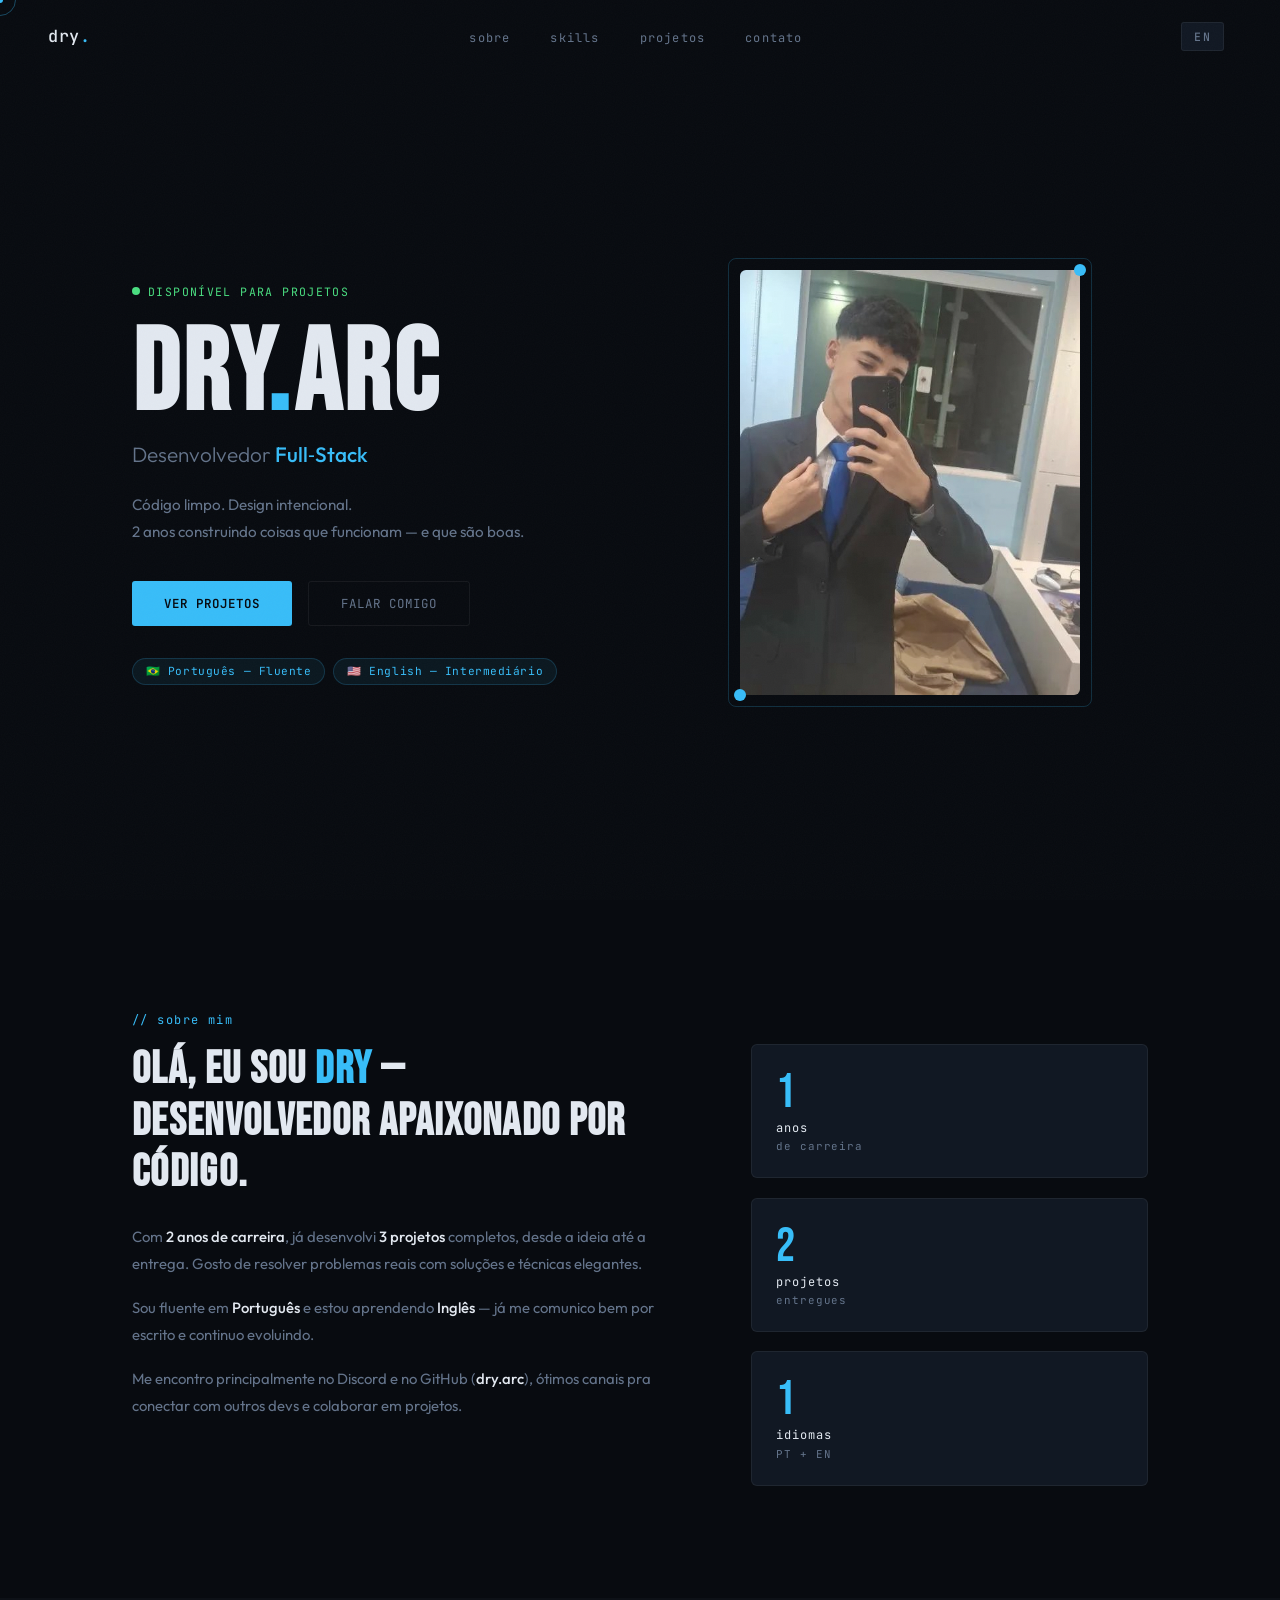
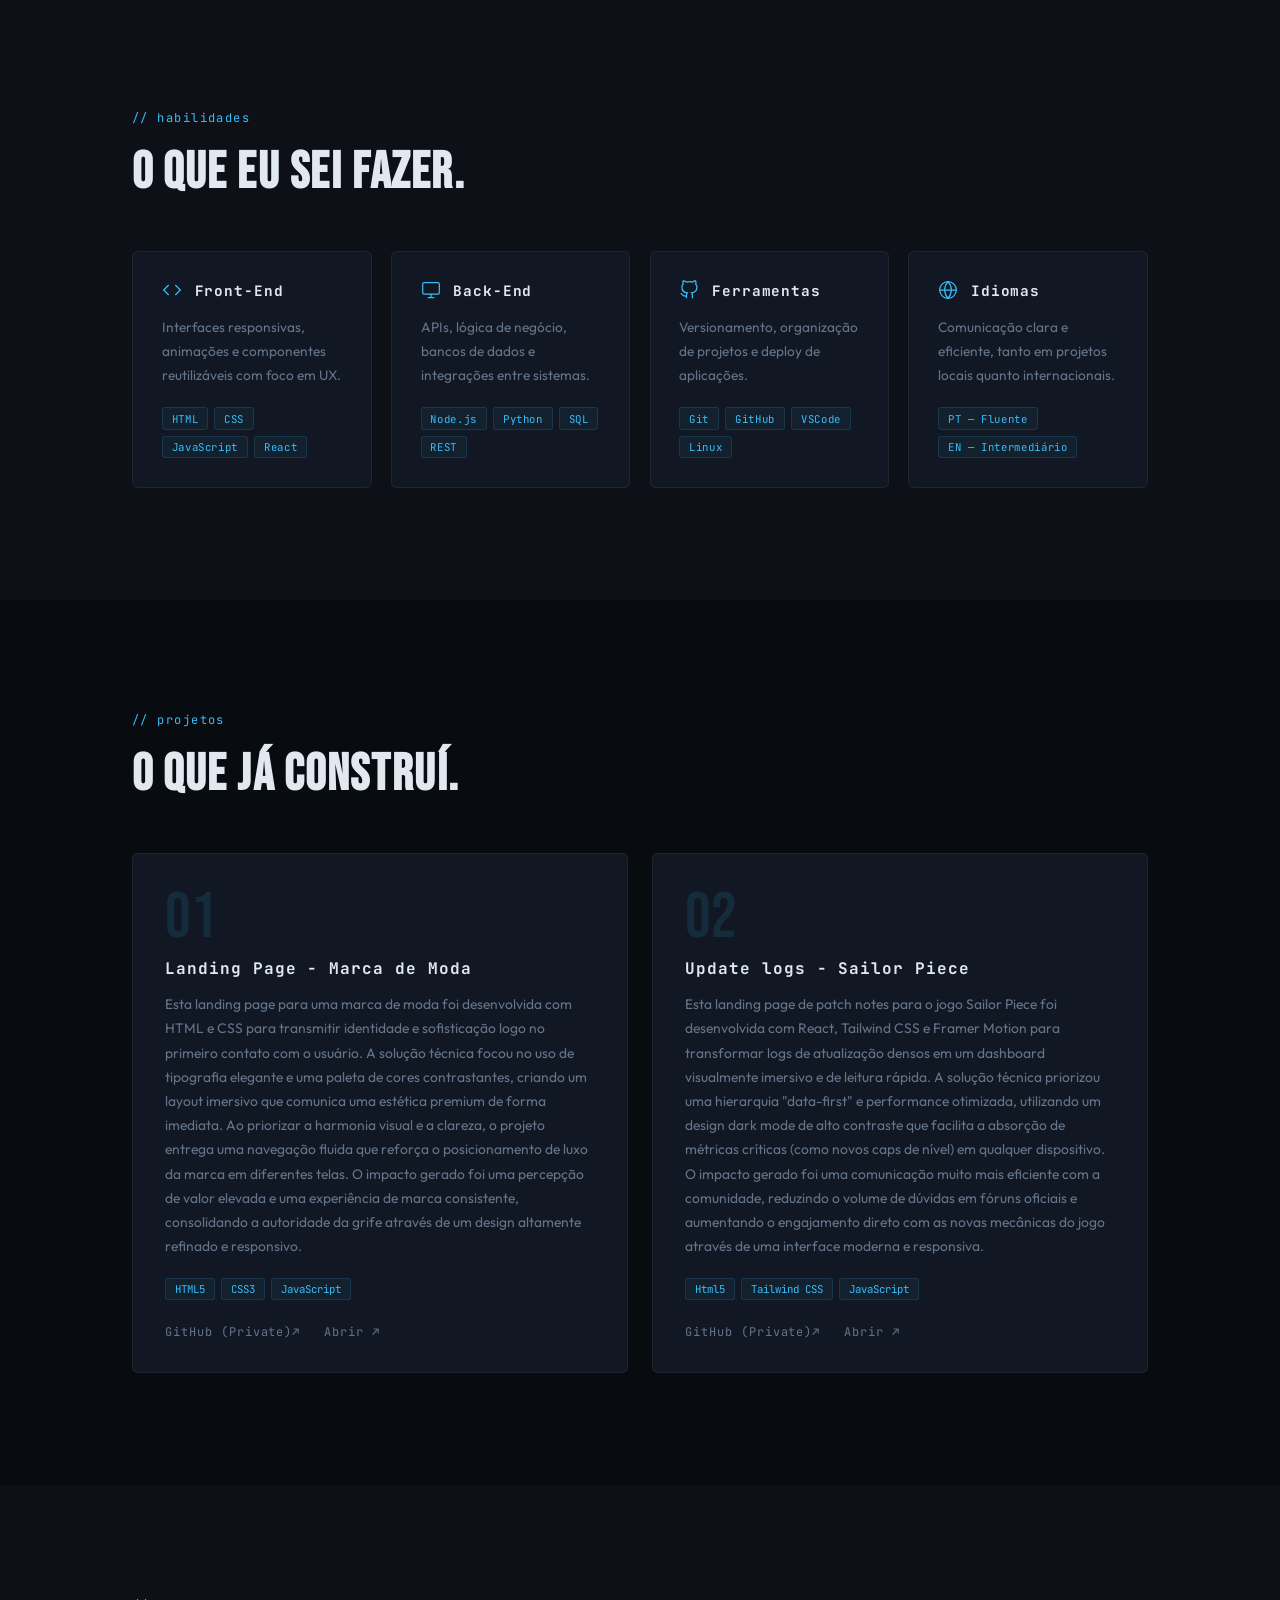
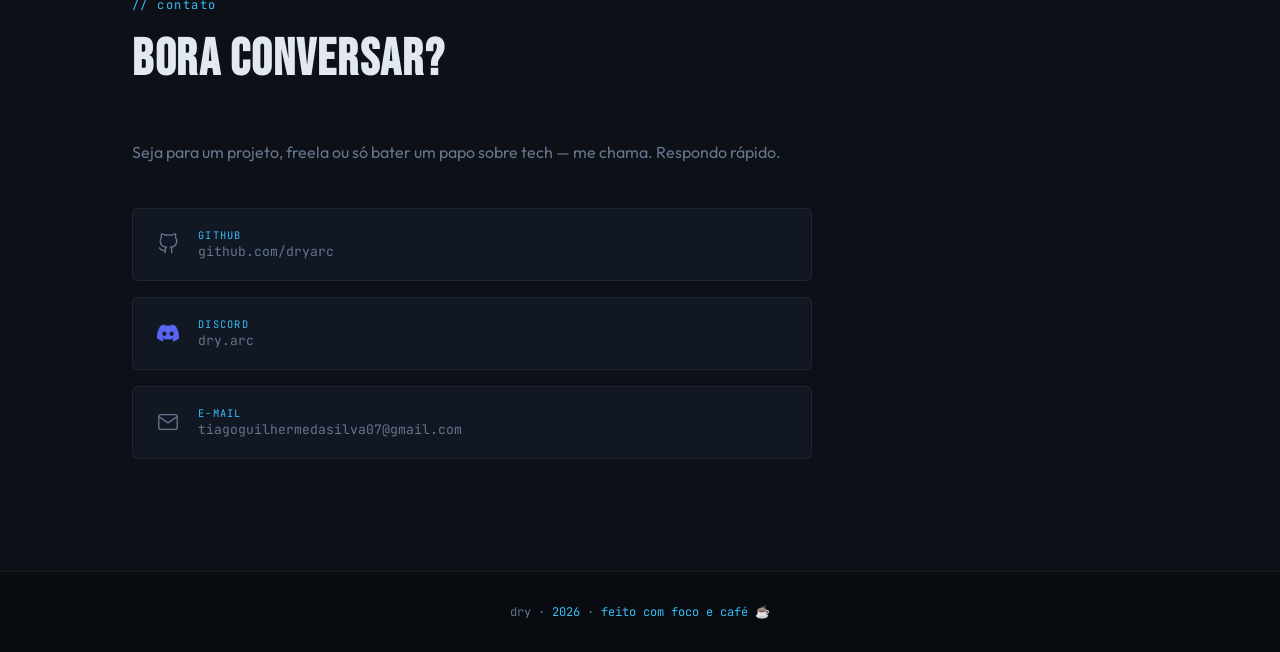
==== index.html @ 63f7e8d5 "commit" ====
<!DOCTYPE html>
<html lang="pt-BR">
<head>
  <meta charset="UTF-8"/>
  <meta name="viewport" content="width=device-width, initial-scale=1.0"/>
  <title>dry — Portfólio</title>
  <link rel="preconnect" href="https://fonts.googleapis.com"/>
  <link href="https://fonts.googleapis.com/css2?family=Bebas+Neue&family=Outfit:wght@300;400;500;600&family=JetBrains+Mono:wght@300;400;500&display=swap" rel="stylesheet"/>
  <link rel="stylesheet" href="style.css"/>
</head>
<body>

  <div class="noise"></div>
  <div class="cursor" id="cursor"></div>
  <div class="cursor-ring" id="cursor-ring"></div>

  <!-- NAV -->
  <nav class="nav" id="nav">
    <a href="#home" class="nav-brand">dry<span>.</span></a>
    <ul class="nav-links">
      <li><a href="#sobre" data-pt="sobre" data-en="about">sobre</a></li>
      <li><a href="#skills" data-pt="skills" data-en="skills">skills</a></li>
      <li><a href="#projetos" data-pt="projetos" data-en="projects">projetos</a></li>
      <li><a href="#contato" data-pt="contato" data-en="contact">contato</a></li>
    </ul>
    <button class="lang-toggle" id="lang-toggle">EN</button>
    <button class="burger" id="burger"><span></span><span></span></button>
  </nav>

  <div class="mob-menu" id="mob-menu">
    <a href="#sobre" class="ml" data-pt="Sobre" data-en="About">Sobre</a>
    <a href="#skills" class="ml" data-pt="Skills" data-en="Skills">Skills</a>
    <a href="#projetos" class="ml" data-pt="Projetos" data-en="Projects">Projetos</a>
    <a href="#contato" class="ml" data-pt="Contato" data-en="Contact">Contato</a>
  </div>

  <!-- HERO -->
  <section class="hero" id="home">
    <div class="hero-left">
      <p class="pre reveal" data-pt="disponível para projetos" data-en="available for projects">disponível para projetos</p>
      <h1 class="hero-name reveal">
        <span>dry</span><span class="dot-name">.</span><span>ARC</span>
      </h1>
      <p class="hero-role reveal">Desenvolvedor <em>Full‑Stack</em></p>
      <p class="hero-bio reveal">
        <span data-pt="Código limpo. Design intencional." data-en="Clean code. Intentional design.">Código limpo. Design intencional.</span><br/>
        <span data-pt="2 anos construindo coisas que funcionam — e que são boas." data-en="2 years building things that work — and look good.">2 anos construindo coisas que funcionam — e que são boas.</span>
      </p>
      <div class="hero-actions reveal">
        <a href="#projetos" class="btn" data-pt="Ver projetos" data-en="View projects">Ver projetos</a>
        <a href="#contato" class="btn-line" data-pt="Falar comigo" data-en="Talk to me">Falar comigo</a>
      </div>
      <div class="lang-badges reveal">
        <span class="badge" data-pt="🇧🇷 Português — Fluente" data-en="🇧🇷 Portuguese — Fluent">🇧🇷 Português — Fluente</span>
        <span class="badge" data-pt="🇺🇸 English — Intermediário" data-en="🇺🇸 English — Intermediate">🇺🇸 English — Intermediário</span>
      </div>
    </div>
    <div class="hero-right reveal">
      <div class="photo-wrap">
        <img src="imagens/dry.png" alt="dry" class="photo"/>
        <div class="photo-ring"></div>
        <div class="photo-dot d1"></div>
        <div class="photo-dot d2"></div>
      </div>
    </div>
  </section>

  <!-- SOBRE -->
  <section class="section" id="sobre">
    <div class="container">
      <div class="label reveal" data-pt="// sobre mim" data-en="// about me">// sobre mim</div>
      <div class="about-grid">
        <div class="about-text">
          <h2 class="reveal">
            <span data-pt="Olá, eu sou" data-en="Hey, I'm">Olá, eu sou</span> <strong>dry</strong> —<br/>
            <span data-pt="desenvolvedor apaixonado por código." data-en="a developer passionate about code.">desenvolvedor apaixonado por código.</span>
          </h2>
          <p class="reveal">
            Com <strong>2 anos de carreira</strong>, <span data-pt="já desenvolvi" data-en="I have developed">já desenvolvi</span> <strong>3 projetos</strong> <span data-pt="completos, desde a ideia até a entrega. Gosto de resolver problemas reais com soluções e técnicas elegantes." data-en="complete projects, from idea to delivery. I enjoy solving real problems with elegant technical solutions.">completos, desde a ideia até a entrega. Gosto de resolver problemas reais com soluções e técnicas elegantes.</span>
          </p>
          <p class="reveal">
            <span data-pt="Sou fluente em" data-en="I'm fluent in">Sou fluente em</span> <strong>Português</strong> <span data-pt="e estou aprendendo" data-en="and learning">e estou aprendendo</span> <strong>Inglês</strong> — <span data-pt="já me comunico bem por escrito e continuo evoluindo." data-en="I already communicate well in writing and keep improving.">já me comunico bem por escrito e continuo evoluindo.</span>
          </p>
          <p class="reveal">
            <span data-pt="Me encontro principalmente no Discord e no GitHub" data-en="You can find me mainly on Discord and GitHub">Me encontro principalmente no Discord e no GitHub</span> (<strong>dry.arc</strong>), <span data-pt="ótimos canais pra conectar com outros devs e colaborar em projetos." data-en="great places to connect with other devs and collaborate on projects.">ótimos canais pra conectar com outros devs e colaborar em projetos.</span>
          </p>
        </div>
        <div class="about-stats reveal">
          <div class="stat-card">
            <span class="stat-n" data-target="2">0</span>
            <span class="stat-u" data-pt="anos" data-en="years">anos</span>
            <span class="stat-l" data-pt="de carreira" data-en="of career">de carreira</span>
          </div>
          <div class="stat-card">
            <span class="stat-n" data-target="3">0</span>
            <span class="stat-u" data-pt="projetos" data-en="projects">projetos</span>
            <span class="stat-l" data-pt="entregues" data-en="delivered">entregues</span>
          </div>
          <div class="stat-card">
            <span class="stat-n" data-target="2">0</span>
            <span class="stat-u" data-pt="idiomas" data-en="languages">idiomas</span>
            <span class="stat-l">PT + EN</span>
          </div>
        </div>
      </div>
    </div>
  </section>

  <!-- SKILLS -->
  <section class="section s-alt" id="skills">
    <div class="container">
      <div class="label reveal" data-pt="// habilidades" data-en="// skills">// habilidades</div>
      <h2 class="sec-title reveal" data-pt="O que eu sei fazer." data-en="What I can do.">O que eu sei fazer.</h2>
      <div class="skills-wrap">

        <div class="sk-card reveal">
          <div class="sk-head">
            <svg viewBox="0 0 24 24" fill="none" stroke="currentColor" stroke-width="1.5"><polyline points="16 18 22 12 16 6"/><polyline points="8 6 2 12 8 18"/></svg>
            <h3>Front-End</h3>
          </div>
          <p data-pt="Interfaces responsivas, animações e componentes reutilizáveis com foco em UX." data-en="Responsive interfaces, animations and reusable components focused on UX.">Interfaces responsivas, animações e componentes reutilizáveis com foco em UX.</p>
          <div class="sk-tags"><span>HTML</span><span>CSS</span><span>JavaScript</span><span>React</span></div>
        </div>

        <div class="sk-card reveal">
          <div class="sk-head">
            <svg viewBox="0 0 24 24" fill="none" stroke="currentColor" stroke-width="1.5"><rect x="2" y="3" width="20" height="14" rx="2"/><line x1="8" y1="21" x2="16" y2="21"/><line x1="12" y1="17" x2="12" y2="21"/></svg>
            <h3>Back-End</h3>
          </div>
          <p data-pt="APIs, lógica de negócio, bancos de dados e integrações entre sistemas." data-en="APIs, business logic, databases and system integrations.">APIs, lógica de negócio, bancos de dados e integrações entre sistemas.</p>
          <div class="sk-tags"><span>Node.js</span><span>Python</span><span>SQL</span><span>REST</span></div>
        </div>

        <div class="sk-card reveal">
          <div class="sk-head">
            <svg viewBox="0 0 24 24" fill="none" stroke="currentColor" stroke-width="1.5"><path d="M9 19c-5 1.5-5-2.5-7-3m14 6v-3.87a3.37 3.37 0 0 0-.94-2.61c3.14-.35 6.44-1.54 6.44-7A5.44 5.44 0 0 0 20 4.77 5.07 5.07 0 0 0 19.91 1S18.73.65 16 2.48a13.38 13.38 0 0 0-7 0C6.27.65 5.09 1 5.09 1A5.07 5.07 0 0 0 5 4.77a5.44 5.44 0 0 0-1.5 3.78c0 5.42 3.3 6.61 6.44 7A3.37 3.37 0 0 0 9 18.13V22"/></svg>
            <h3>Ferramentas</h3>
          </div>
          <p data-pt="Versionamento, organização de projetos e deploy de aplicações." data-en="Version control, project organization and application deployment.">Versionamento, organização de projetos e deploy de aplicações.</p>
          <div class="sk-tags"><span>Git</span><span>GitHub</span><span>VSCode</span><span>Linux</span></div>
        </div>

        <div class="sk-card reveal">
          <div class="sk-head">
            <svg viewBox="0 0 24 24" fill="none" stroke="currentColor" stroke-width="1.5"><circle cx="12" cy="12" r="10"/><line x1="2" y1="12" x2="22" y2="12"/><path d="M12 2a15.3 15.3 0 0 1 4 10 15.3 15.3 0 0 1-4 10 15.3 15.3 0 0 1-4-10 15.3 15.3 0 0 1 4-10z"/></svg>
            <h3>Idiomas</h3>
          </div>
          <p data-pt="Comunicação clara e eficiente, tanto em projetos locais quanto internacionais." data-en="Clear and efficient communication, for both local and international projects.">Comunicação clara e eficiente, tanto em projetos locais quanto internacionais.</p>
          <div class="sk-tags"><span>PT — Fluente</span><span>EN — Intermediário</span></div>
        </div>

      </div>
    </div>
  </section>

  <!-- PROJETOS -->
  <section class="section" id="projetos">
    <div class="container">
      <div class="label reveal" data-pt="// projetos" data-en="// projects">// projetos</div>
      <h2 class="sec-title reveal" data-pt="O que já construí." data-en="What I've built.">O que já construí.</h2>
      <div class="proj-grid">

        <div class="proj-card reveal">
          <div class="proj-num">01</div>
          <h3>Landing Page - Marca de Moda</h3>
          <p data-pt="Desenvolvimento de uma landing page para uma marca de moda com foco em transmitir identidade e sofisticação logo no primeiro contato. Construída com HTML e CSS, priorizando tipografia elegante, cores contrastantes e um layout imersivo que comunica uma estética premium." data-en="Development of a landing page for a fashion brand focused on conveying identity and sophistication at first contact. Built with HTML and CSS, prioritizing elegant typography, contrasting colors and an immersive layout that communicates a premium aesthetic.">Esta landing page para uma marca de moda foi desenvolvida com HTML e CSS para transmitir identidade e sofisticação logo no primeiro contato com o usuário. A solução técnica focou no uso de tipografia elegante e uma paleta de cores contrastantes, criando um layout imersivo que comunica uma estética premium de forma imediata. Ao priorizar a harmonia visual e a clareza, o projeto entrega uma navegação fluida que reforça o posicionamento de luxo da marca em diferentes telas. O impacto gerado foi uma percepção de valor elevada e uma experiência de marca consistente, consolidando a autoridade da grife através de um design altamente refinado e responsivo.</p>
          <div class="proj-tech"><span>HTML5</span><span>CSS3</span><span>JavaScript</span></div>
          <div class="proj-links">
            <a href="https://github.com/dryarc" target="_blank">GitHub (Private)↗</a>
            <a href="projects/index landing pagre.html" target="_blank">Abrir ↗</a>
          </div>
        </div>

        <div class="proj-card reveal">
          <div class="proj-num">02</div>
          <h3>Update logs - Sailor Piece</h3>
          <p data-pt="Descrição do projeto. Destaque a solução técnica, o stack utilizado e o impacto gerado." data-en="Project description. Highlight the technical solution, the stack used and the impact generated.">Esta landing page de patch notes para o jogo Sailor Piece foi desenvolvida com React, Tailwind CSS e Framer Motion para transformar logs de atualização densos em um dashboard visualmente imersivo e de leitura rápida. A solução técnica priorizou uma hierarquia "data-first" e performance otimizada, utilizando um design dark mode de alto contraste que facilita a absorção de métricas críticas (como novos caps de nível) em qualquer dispositivo. O impacto gerado foi uma comunicação muito mais eficiente com a comunidade, reduzindo o volume de dúvidas em fóruns oficiais e aumentando o engajamento direto com as novas mecânicas do jogo através de uma interface moderna e responsiva.</p>
          <div class="proj-tech"><span>Html5</span><span>Tailwind CSS</span><span>JavaScript</span></div>
          <div class="proj-links">
            <a href="https://github.com/dryarc" target="_blank">GitHub (Private)↗</a>
            <a href="projects/sailor_piece_update/index.html">Abrir ↗</a>
          </div>
        </div>

      </div>
    </div>
  </section>

  <!-- CONTATO -->
  <section class="section s-alt" id="contato">
    <div class="container">
      <div class="label reveal" data-pt="// contato" data-en="// contact">// contato</div>
      <h2 class="sec-title reveal" data-pt="Bora conversar?" data-en="Let's talk?">Bora conversar?</h2>
      <div class="contact-simple reveal">
        <p data-pt="Seja para um projeto, freela ou só bater um papo sobre tech — me chama. Respondo rápido." data-en="Whether for a project, freelance work or just a tech chat — hit me up. I reply fast.">Seja para um projeto, freela ou só bater um papo sobre tech — me chama. Respondo rápido.</p>
        <div class="contact-cards">

          <a href="https://github.com/dryarc" target="_blank" rel="noopener" class="contact-card">
            <svg viewBox="0 0 24 24" fill="none" stroke="currentColor" stroke-width="1.5"><path d="M9 19c-5 1.5-5-2.5-7-3m14 6v-3.87a3.37 3.37 0 0 0-.94-2.61c3.14-.35 6.44-1.54 6.44-7A5.44 5.44 0 0 0 20 4.77 5.07 5.07 0 0 0 19.91 1S18.73.65 16 2.48a13.38 13.38 0 0 0-7 0C6.27.65 5.09 1 5.09 1A5.07 5.07 0 0 0 5 4.77a5.44 5.44 0 0 0-1.5 3.78c0 5.42 3.3 6.61 6.44 7A3.37 3.37 0 0 0 9 18.13V22"/></svg>
            <div>
              <span class="cc-label">GitHub</span>
              <span class="cc-value">github.com/dryarc</span>
            </div>
            <span class="cc-arrow">↗</span>
          </a>

          <div class="contact-card">
            <svg viewBox="0 0 24 24" fill="currentColor" style="color:#5865F2"><path d="M20.317 4.37a19.791 19.791 0 0 0-4.885-1.515.074.074 0 0 0-.079.037c-.21.375-.444.864-.608 1.25a18.27 18.27 0 0 0-5.487 0 12.64 12.64 0 0 0-.617-1.25.077.077 0 0 0-.079-.037A19.736 19.736 0 0 0 3.677 4.37a.07.07 0 0 0-.032.027C.533 9.046-.32 13.58.099 18.057c.002.022.015.043.031.057a19.9 19.9 0 0 0 5.993 3.03.078.078 0 0 0 .084-.028c.462-.63.874-1.295 1.226-1.994a.076.076 0 0 0-.041-.106 13.107 13.107 0 0 1-1.872-.892.077.077 0 0 1-.008-.128 10.2 10.2 0 0 0 .372-.292.074.074 0 0 1 .077-.01c3.928 1.793 8.18 1.793 12.062 0a.074.074 0 0 1 .078.01c.12.098.246.198.373.292a.077.077 0 0 1-.006.127 12.299 12.299 0 0 1-1.873.892.077.077 0 0 0-.041.107c.36.698.772 1.362 1.225 1.993a.076.076 0 0 0 .084.028 19.839 19.839 0 0 0 6.002-3.03.077.077 0 0 0 .032-.054c.5-5.177-.838-9.674-3.549-13.66a.061.061 0 0 0-.031-.03zM8.02 15.33c-1.183 0-2.157-1.085-2.157-2.419 0-1.333.956-2.419 2.157-2.419 1.21 0 2.176 1.096 2.157 2.42 0 1.333-.956 2.418-2.157 2.418zm7.975 0c-1.183 0-2.157-1.085-2.157-2.419 0-1.333.955-2.419 2.157-2.419 1.21 0 2.176 1.096 2.157 2.42 0 1.333-.946 2.418-2.157 2.418z"/></svg>
            <div>
              <span class="cc-label">Discord</span>
              <span class="cc-value">dry.arc</span>
            </div>
          </div>

          <a href="mailto:tiagoguilhermedasilva07@gmail.com" class="contact-card">
            <svg viewBox="0 0 24 24" fill="none" stroke="currentColor" stroke-width="1.5"><path d="M4 4h16c1.1 0 2 .9 2 2v12c0 1.1-.9 2-2 2H4c-1.1 0-2-.9-2-2V6c0-1.1.9-2 2-2z"/><polyline points="22,6 12,13 2,6"/></svg>
            <div>
              <span class="cc-label">E-mail</span>
              <span class="cc-value">tiagoguilhermedasilva07@gmail.com</span>
            </div>
            <span class="cc-arrow">↗</span>
          </a>

        </div>
      </div>
    </div>
  </section>

  <footer class="footer">
    <div class="container">
      <p>dry · <span id="year"></span> · <span data-pt="feito com foco e café ☕" data-en="made with focus and coffee ☕">feito com foco e café ☕</span></p>
    </div>
  </footer>

  <script src="script.js"></script>
</body>
</html>
---- style.css ----
/* ================================
   dry.arc — style.css
================================ */
:root {
  --bg: #080b10;
  --bg2: #0d1117;
  --surface: #111823;
  --border: rgba(255,255,255,0.06);
  --text: #e2e8f0;
  --muted: #64748b;
  --accent: #38bdf8;
  --green: #4ade80;
  --font-head: 'Bebas Neue', sans-serif;
  --font-body: 'Outfit', sans-serif;
  --font-mono: 'JetBrains Mono', monospace;
  --max: 1080px;
  --ease: cubic-bezier(0.4, 0, 0.2, 1);
}
*, *::before, *::after { box-sizing: border-box; margin: 0; padding: 0; }
html { scroll-behavior: smooth; }
body { font-family: var(--font-body); background: var(--bg); color: var(--text); overflow-x: hidden; cursor: none; }
a { text-decoration: none; color: inherit; }
ul { list-style: none; }

.noise {
  position: fixed; inset: 0; pointer-events: none; z-index: 9999; opacity: 0.025;
  background-image: url("data:image/svg+xml,%3Csvg viewBox='0 0 200 200' xmlns='http://www.w3.org/2000/svg'%3E%3Cfilter id='n'%3E%3CfeTurbulence type='fractalNoise' baseFrequency='0.9' numOctaves='4' stitchTiles='stitch'/%3E%3C/filter%3E%3Crect width='100%25' height='100%25' filter='url(%23n)'/%3E%3C/svg%3E");
  background-size: 200px;
}

.cursor { width: 6px; height: 6px; background: var(--accent); border-radius: 50%; position: fixed; top: 0; left: 0; pointer-events: none; z-index: 9998; transform: translate(-50%,-50%); }
.cursor-ring { width: 32px; height: 32px; border: 1px solid rgba(56,189,248,0.35); border-radius: 50%; position: fixed; top: 0; left: 0; pointer-events: none; z-index: 9997; transform: translate(-50%,-50%); transition: left 0.1s, top 0.1s, width 0.3s, height 0.3s, border-color 0.3s; }
body:has(a:hover) .cursor-ring, body:has(button:hover) .cursor-ring { width: 52px; height: 52px; border-color: rgba(56,189,248,0.65); }

.nav { position: fixed; top: 0; left: 0; right: 0; z-index: 100; display: flex; align-items: center; justify-content: space-between; padding: 1.4rem 3rem; transition: background 0.3s var(--ease), padding 0.3s var(--ease); }
.nav.scrolled { background: rgba(8,11,16,0.9); backdrop-filter: blur(14px); padding: 0.9rem 3rem; border-bottom: 1px solid var(--border); }
.nav-brand { font-family: var(--font-mono); font-size: 1.05rem; font-weight: 500; letter-spacing: 0.04em; }
.nav-brand span { color: var(--accent); }
.nav-links { display: flex; gap: 2.5rem; }
.nav-links a { font-family: var(--font-mono); font-size: 0.75rem; letter-spacing: 0.1em; color: var(--muted); transition: color 0.2s; position: relative; }
.nav-links a::after { content: ''; position: absolute; bottom: -3px; left: 0; width: 0; height: 1px; background: var(--accent); transition: width 0.25s var(--ease); }
.nav-links a:hover { color: var(--accent); }
.nav-links a:hover::after { width: 100%; }
.burger { display: none; flex-direction: column; gap: 6px; background: none; border: none; cursor: none; padding: 4px; }
.burger span { display: block; width: 22px; height: 1.5px; background: var(--text); transition: 0.3s; }

.mob-menu { position: fixed; inset: 0; z-index: 99; background: var(--bg); display: flex; flex-direction: column; align-items: center; justify-content: center; gap: 2.5rem; transform: translateX(100%); transition: transform 0.45s cubic-bezier(0.77,0,0.175,1); }
.mob-menu.open { transform: translateX(0); }
.mob-menu a { font-family: var(--font-head); font-size: 3rem; letter-spacing: 0.05em; color: var(--muted); transition: color 0.2s; }
.mob-menu a:hover { color: var(--accent); }

.container { max-width: var(--max); margin: 0 auto; padding: 0 2rem; }
.section { padding: 7rem 0; }
.s-alt { background: var(--bg2); }

.reveal { opacity: 0; transform: translateY(24px); transition: opacity 0.65s var(--ease), transform 0.65s var(--ease); }
.reveal.in { opacity: 1; transform: translateY(0); }

.label { font-family: var(--font-mono); font-size: 0.75rem; letter-spacing: 0.12em; color: var(--accent); margin-bottom: 1rem; }

/* HERO */
.hero { min-height: 100vh; display: grid; grid-template-columns: 1fr 1fr; align-items: center; gap: 4rem; max-width: var(--max); margin: 0 auto; padding: 8rem 2rem 4rem; }
.pre { display: inline-flex; align-items: center; gap: 0.5rem; font-family: var(--font-mono); font-size: 0.72rem; letter-spacing: 0.12em; color: var(--green); text-transform: uppercase; margin-bottom: 1.2rem; }
.pre::before { content: ''; width: 8px; height: 8px; background: var(--green); border-radius: 50%; animation: blink 2s ease-in-out infinite; }
@keyframes blink { 0%,100%{opacity:1} 50%{opacity:0.2} }
.hero-name { font-family: var(--font-head); font-size: clamp(4rem,9vw,7.5rem); line-height: 1; letter-spacing: 0.03em; margin-bottom: 0.5rem; }
.dot-name { color: var(--accent); }
.hero-role { font-size: clamp(1rem,2vw,1.3rem); font-weight: 300; color: var(--muted); margin-bottom: 1.5rem; }
.hero-role em { color: var(--accent); font-style: normal; font-weight: 500; }
.hero-bio { font-size: 0.95rem; color: var(--muted); line-height: 1.8; margin-bottom: 2.2rem; max-width: 440px; }
.hero-actions { display: flex; gap: 1rem; flex-wrap: wrap; margin-bottom: 2rem; }

.btn { display: inline-flex; align-items: center; padding: 0.8rem 2rem; background: var(--accent); color: #060a10; font-family: var(--font-mono); font-size: 0.78rem; font-weight: 600; letter-spacing: 0.08em; text-transform: uppercase; border: none; border-radius: 3px; cursor: none; transition: opacity 0.2s, transform 0.2s; }
.btn:hover { opacity: 0.85; transform: translateY(-2px); }
.btn.full { width: 100%; justify-content: center; }
.btn-line { display: inline-flex; align-items: center; padding: 0.8rem 2rem; border: 1px solid var(--border); color: var(--muted); font-family: var(--font-mono); font-size: 0.78rem; letter-spacing: 0.08em; text-transform: uppercase; border-radius: 3px; transition: border-color 0.2s, color 0.2s; }
.btn-line:hover { border-color: var(--accent); color: var(--accent); }

.lang-badges { display: flex; flex-wrap: wrap; gap: 0.5rem; }
.badge { font-family: var(--font-mono); font-size: 0.7rem; padding: 0.35rem 0.8rem; background: rgba(56,189,248,0.07); border: 1px solid rgba(56,189,248,0.18); border-radius: 100px; color: var(--accent); letter-spacing: 0.05em; }

.hero-right { display: flex; justify-content: center; }
.photo-wrap { position: relative; width: min(340px, 100%); }
.photo { width: 100%; aspect-ratio: 4/5; object-fit: cover; border-radius: 6px; display: block; position: relative; z-index: 1; filter: grayscale(10%); transition: filter 0.4s; }
.photo:hover { filter: grayscale(0%); }
.photo-ring { position: absolute; inset: -12px; border: 1px solid rgba(56,189,248,0.2); border-radius: 8px; z-index: 0; }
.photo-dot { position: absolute; width: 12px; height: 12px; background: var(--accent); border-radius: 50%; z-index: 2; }
.d1 { top: -6px; right: -6px; animation: pulse 2.5s ease-in-out infinite; }
.d2 { bottom: -6px; left: -6px; animation: pulse 2.5s ease-in-out infinite 1.2s; }
@keyframes pulse { 0%,100%{transform:scale(1);opacity:1} 50%{transform:scale(1.4);opacity:0.4} }

/* SOBRE */
.about-grid { display: grid; grid-template-columns: 1.4fr 1fr; gap: 4rem; align-items: start; }
.about-text h2 { font-family: var(--font-head); font-size: clamp(1.8rem,3.5vw,2.8rem); letter-spacing: 0.03em; margin-bottom: 1.5rem; line-height: 1.15; }
.about-text h2 strong { color: var(--accent); font-weight: inherit; }
.about-text p { font-size: 0.93rem; color: var(--muted); line-height: 1.85; margin-bottom: 1rem; }
.about-text p strong { color: var(--text); font-weight: 500; }
.about-stats { display: flex; flex-direction: column; gap: 1.2rem; }
.stat-card { background: var(--surface); border: 1px solid var(--border); border-radius: 6px; padding: 1.5rem; display: flex; flex-direction: column; gap: 0.2rem; transition: border-color 0.3s; }
.stat-card:hover { border-color: rgba(56,189,248,0.25); }
.stat-n { font-family: var(--font-head); font-size: 3rem; color: var(--accent); line-height: 1; }
.stat-u { font-family: var(--font-mono); font-size: 0.75rem; color: var(--text); letter-spacing: 0.08em; }
.stat-l { font-family: var(--font-mono); font-size: 0.68rem; color: var(--muted); letter-spacing: 0.08em; }

/* SKILLS */
.sec-title { font-family: var(--font-head); font-size: clamp(2rem,4vw,3.2rem); letter-spacing: 0.03em; margin-bottom: 3rem; }
.skills-wrap { display: grid; grid-template-columns: repeat(auto-fit,minmax(220px,1fr)); gap: 1.2rem; }
.sk-card { background: var(--surface); border: 1px solid var(--border); border-radius: 6px; padding: 1.8rem; position: relative; overflow: hidden; transition: border-color 0.3s, transform 0.3s; }
.sk-card::before { content: ''; position: absolute; top: 0; left: 0; right: 0; height: 2px; background: linear-gradient(90deg, var(--accent), transparent); transform: scaleX(0); transform-origin: left; transition: transform 0.35s var(--ease); }
.sk-card:hover { border-color: rgba(56,189,248,0.2); transform: translateY(-4px); }
.sk-card:hover::before { transform: scaleX(1); }
.sk-head { display: flex; align-items: center; gap: 0.8rem; margin-bottom: 1rem; }
.sk-head svg { width: 20px; height: 20px; color: var(--accent); flex-shrink: 0; }
.sk-head h3 { font-family: var(--font-mono); font-size: 0.9rem; letter-spacing: 0.06em; color: var(--text); }
.sk-card p { font-size: 0.855rem; color: var(--muted); line-height: 1.75; margin-bottom: 1.2rem; }
.sk-tags { display: flex; flex-wrap: wrap; gap: 0.4rem; }
.sk-tags span { font-family: var(--font-mono); font-size: 0.67rem; padding: 0.2rem 0.55rem; background: rgba(56,189,248,0.06); border: 1px solid rgba(56,189,248,0.14); border-radius: 3px; color: var(--accent); letter-spacing: 0.06em; }

/* PROJETOS */
.proj-grid { display: grid; grid-template-columns: repeat(auto-fit,minmax(280px,1fr)); gap: 1.5rem; }
.proj-card { background: var(--surface); border: 1px solid var(--border); border-radius: 6px; padding: 2rem; transition: border-color 0.3s, transform 0.3s; }
.proj-card:hover { border-color: rgba(56,189,248,0.25); transform: translateY(-4px); }
.proj-num { font-family: var(--font-head); font-size: 4rem; color: rgba(56,189,248,0.12); line-height: 1; margin-bottom: 0.5rem; }
.proj-card h3 { font-family: var(--font-mono); font-size: 1rem; letter-spacing: 0.06em; margin-bottom: 0.8rem; color: var(--text); }
.proj-card p { font-size: 0.865rem; color: var(--muted); line-height: 1.75; margin-bottom: 1.2rem; }
.proj-tech { display: flex; flex-wrap: wrap; gap: 0.4rem; margin-bottom: 1.5rem; }
.proj-tech span { font-family: var(--font-mono); font-size: 0.67rem; padding: 0.2rem 0.55rem; background: rgba(56,189,248,0.06); border: 1px solid rgba(56,189,248,0.14); border-radius: 3px; color: var(--accent); }
.proj-links { display: flex; gap: 1.5rem; }
.proj-links a { font-family: var(--font-mono); font-size: 0.75rem; color: var(--muted); letter-spacing: 0.08em; transition: color 0.2s; }
.proj-links a:hover { color: var(--accent); }

/* CONTATO */
.contact-grid { display: grid; grid-template-columns: 1fr 1.4fr; gap: 5rem; align-items: start; }
.contact-info p { font-size: 0.93rem; color: var(--muted); line-height: 1.85; margin-bottom: 2rem; }
.contact-links { display: flex; flex-direction: column; gap: 1rem; }
.clink { display: flex; align-items: center; gap: 0.75rem; font-family: var(--font-mono); font-size: 0.82rem; color: var(--muted); letter-spacing: 0.06em; transition: color 0.2s; }
.clink svg { width: 18px; height: 18px; flex-shrink: 0; }
.clink:hover { color: var(--accent); }
.discord-link { cursor: none; }
.discord-link svg { color: #5865F2; }
.discord-link:hover { color: #5865F2; }
.contact-form { display: flex; flex-direction: column; gap: 1.2rem; }
.fg { display: flex; flex-direction: column; gap: 0.4rem; }
.fg label { font-family: var(--font-mono); font-size: 0.68rem; letter-spacing: 0.12em; text-transform: uppercase; color: var(--muted); }
.fg input, .fg textarea { background: var(--surface); border: 1px solid var(--border); border-radius: 4px; padding: 0.85rem 1rem; color: var(--text); font-family: var(--font-body); font-size: 0.9rem; outline: none; resize: vertical; transition: border-color 0.2s; }
.fg input:focus, .fg textarea:focus { border-color: var(--accent); }
.fg input::placeholder, .fg textarea::placeholder { color: var(--muted); opacity: 0.45; }

.footer { padding: 2rem 0; border-top: 1px solid var(--border); text-align: center; }
.footer p { font-family: var(--font-mono); font-size: 0.75rem; color: var(--muted); }
.footer span { color: var(--accent); }

@media (max-width: 900px) {
  .hero { grid-template-columns: 1fr; gap: 3rem; padding-top: 7rem; }
  .hero-right { order: -1; }
  .photo-wrap { max-width: 260px; margin: 0 auto; }
  .about-grid { grid-template-columns: 1fr; gap: 3rem; }
  .about-stats { flex-direction: row; flex-wrap: wrap; }
  .stat-card { flex: 1; min-width: 120px; }
  .contact-grid { grid-template-columns: 1fr; gap: 3rem; }
}
@media (max-width: 640px) {
  .nav { padding: 1.1rem 1.5rem; }
  .nav.scrolled { padding: 0.7rem 1.5rem; }
  .nav-links { display: none; }
  .burger { display: flex; }
  .section { padding: 5rem 0; }
}

/* ================================
   LANG TOGGLE BUTTON
================================ */
.lang-toggle {
  font-family: var(--font-mono);
  font-size: 0.72rem;
  font-weight: 500;
  letter-spacing: 0.12em;
  color: var(--muted);
  background: var(--surface);
  border: 1px solid var(--border);
  border-radius: 3px;
  padding: 0.35rem 0.75rem;
  cursor: none;
  transition: color 0.2s, border-color 0.2s, background 0.2s;
  margin-right: 0.5rem;
}
.lang-toggle:hover { color: var(--accent); border-color: rgba(56,189,248,0.35); }
.lang-toggle.active { color: var(--accent); border-color: var(--accent); background: rgba(56,189,248,0.08); }

/* ================================
   CONTACT — NO FORM VERSION
================================ */
.contact-simple { max-width: 680px; }
.contact-simple > p {
  font-size: 1rem;
  color: var(--muted);
  line-height: 1.85;
  margin-bottom: 2.5rem;
}
.contact-cards {
  display: flex;
  flex-direction: column;
  gap: 1rem;
}
.contact-card {
  display: flex;
  align-items: center;
  gap: 1.2rem;
  padding: 1.2rem 1.5rem;
  background: var(--surface);
  border: 1px solid var(--border);
  border-radius: 6px;
  color: var(--muted);
  transition: border-color 0.25s, transform 0.25s, color 0.25s;
  cursor: none;
}
.contact-card:hover {
  border-color: rgba(56,189,248,0.3);
  color: var(--text);
  transform: translateX(6px);
}
.contact-card.no-link { cursor: none; }
.contact-card svg { width: 22px; height: 22px; flex-shrink: 0; }
.contact-card div { display: flex; flex-direction: column; gap: 0.1rem; flex: 1; }
.cc-label {
  font-family: var(--font-mono);
  font-size: 0.65rem;
  letter-spacing: 0.12em;
  text-transform: uppercase;
  color: var(--accent);
}
.cc-value {
  font-family: var(--font-mono);
  font-size: 0.82rem;
  color: inherit;
}
.cc-arrow {
  font-size: 1.1rem;
  color: var(--accent);
  opacity: 0;
  transform: translateX(-4px);
  transition: opacity 0.2s, transform 0.2s;
}
.contact-card:hover .cc-arrow { opacity: 1; transform: translateX(0); }
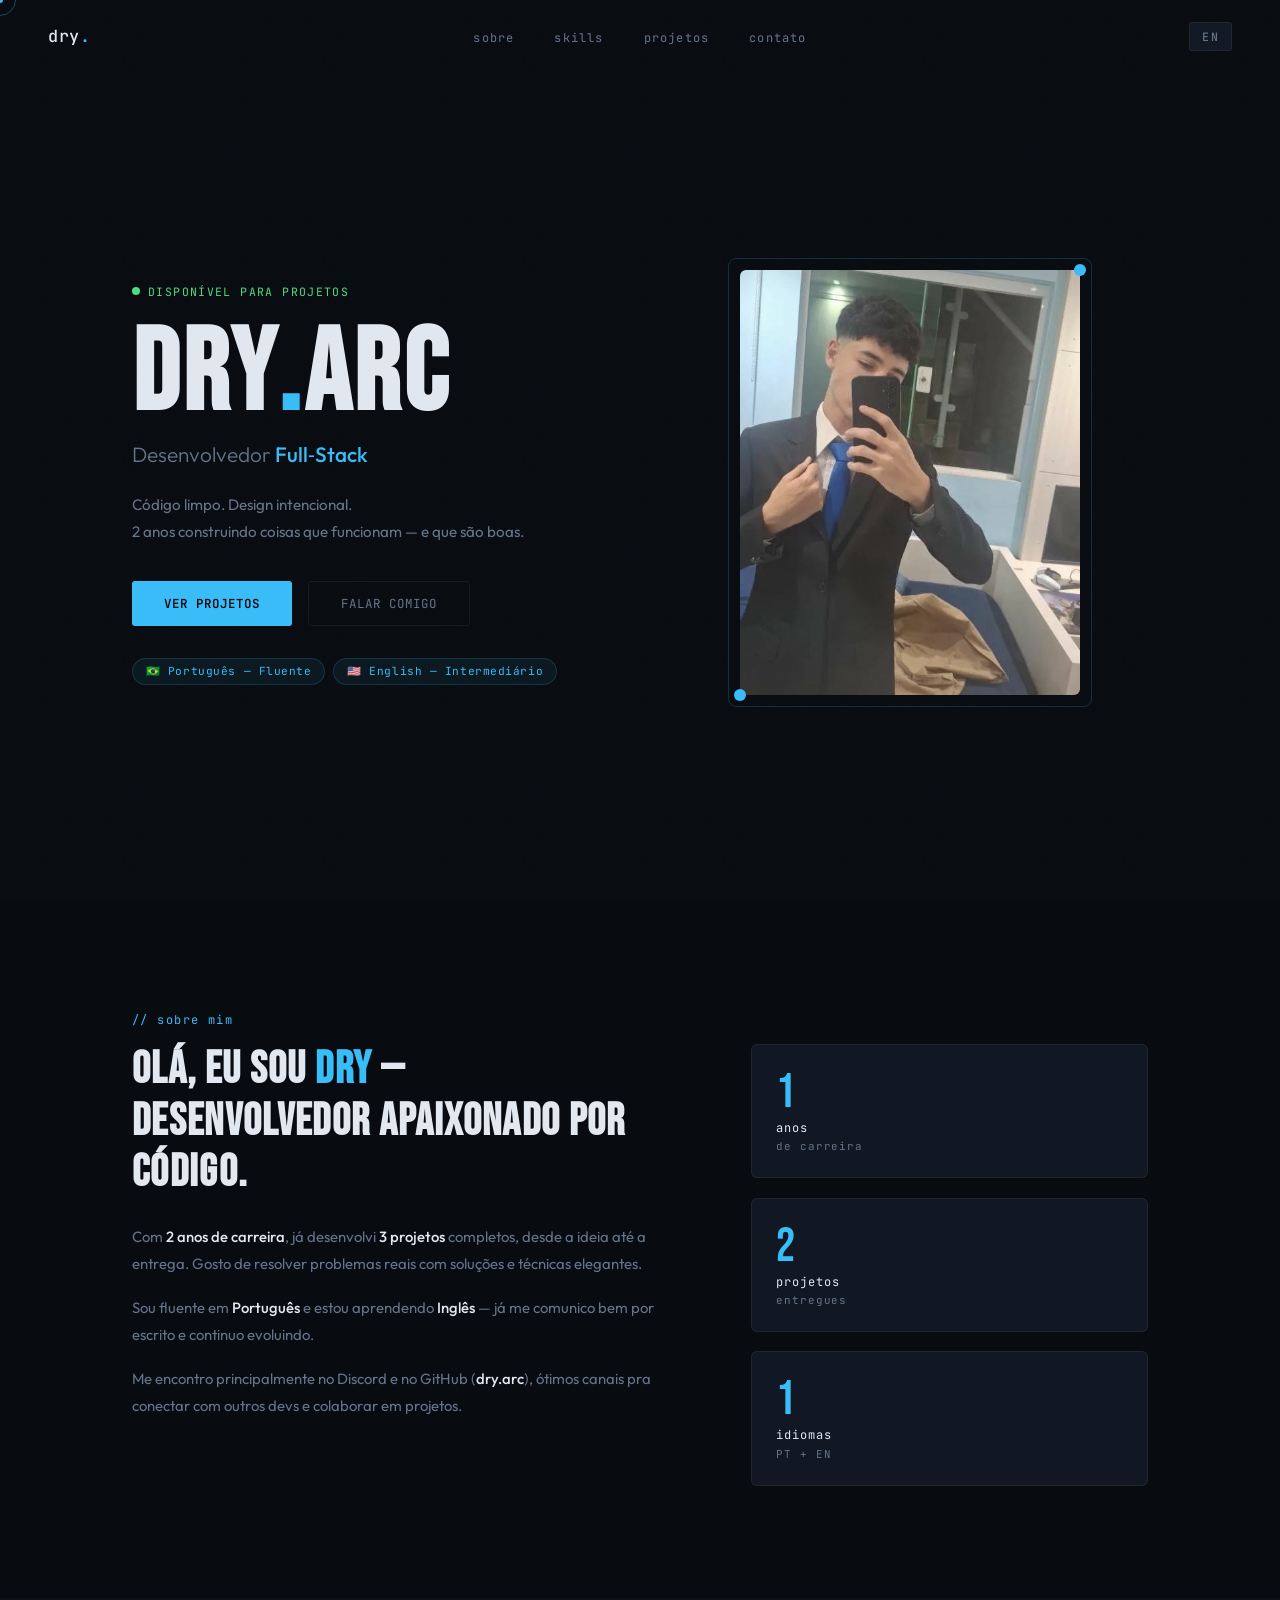
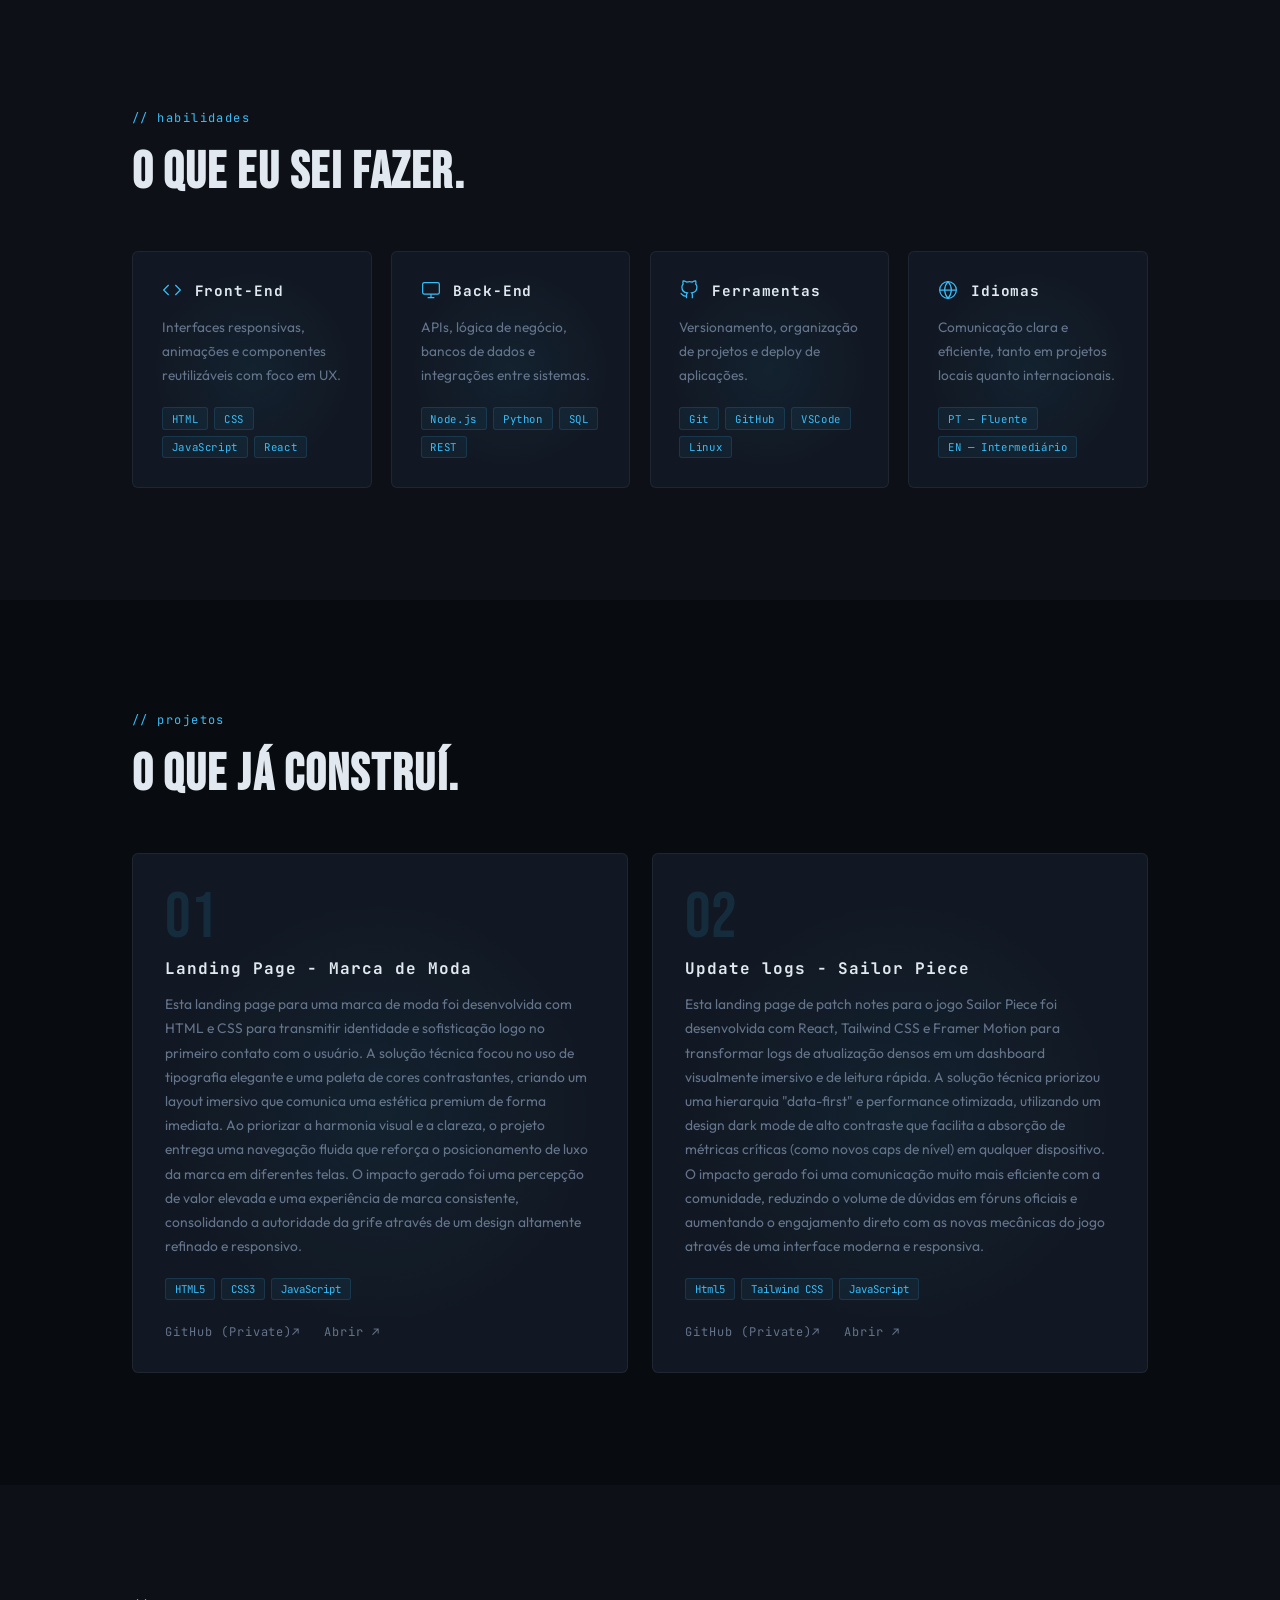
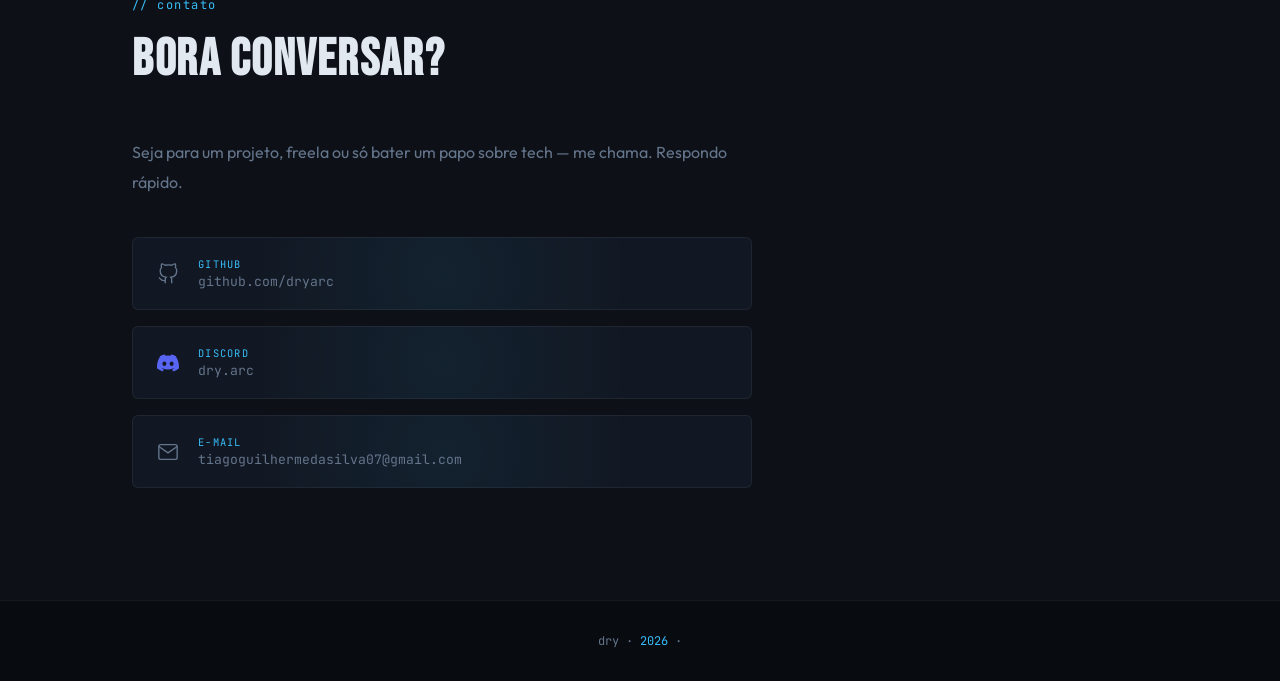
==== commit 0ce19d6b: "commit" ====
--- a/index.html
+++ b/index.html
@@ -178,7 +178,7 @@
           <div class="proj-tech"><span>Html5</span><span>Tailwind CSS</span><span>JavaScript</span></div>
           <div class="proj-links">
             <a href="https://github.com/dryarc" target="_blank">GitHub (Private)↗</a>
-            <a href="projects/sailor_piece_update/index.html">Abrir ↗</a>
+            <a href="projects/sailor_piece_update/index.html" target="_blank">Abrir ↗</a>
           </div>
         </div>
 
@@ -228,7 +228,7 @@
 
   <footer class="footer">
     <div class="container">
-      <p>dry · <span id="year"></span> · <span data-pt="feito com foco e café ☕" data-en="made with focus and coffee ☕">feito com foco e café ☕</span></p>
+      <p>dry · <span id="year"></span> · <span data-pt="feito com foco e café ☕"</span></p>
     </div>
   </footer>
 
--- a/style.css
+++ b/style.css
@@ -1,244 +1,277 @@
 /* ================================
-   dry.arc — style.css
+   dry — style.css
 ================================ */
 :root {
-  --bg: #080b10;
-  --bg2: #0d1117;
+  --bg:      #080b10;
+  --bg2:     #0d1117;
   --surface: #111823;
-  --border: rgba(255,255,255,0.06);
-  --text: #e2e8f0;
-  --muted: #64748b;
-  --accent: #38bdf8;
-  --green: #4ade80;
+  --border:  rgba(255,255,255,0.06);
+  --text:    #e2e8f0;
+  --muted:   #64748b;
+  --accent:  #38bdf8;
+  --green:   #4ade80;
   --font-head: 'Bebas Neue', sans-serif;
   --font-body: 'Outfit', sans-serif;
   --font-mono: 'JetBrains Mono', monospace;
-  --max: 1080px;
+  --max:  1080px;
   --ease: cubic-bezier(0.4, 0, 0.2, 1);
 }
+
 *, *::before, *::after { box-sizing: border-box; margin: 0; padding: 0; }
 html { scroll-behavior: smooth; }
 body { font-family: var(--font-body); background: var(--bg); color: var(--text); overflow-x: hidden; cursor: none; }
 a { text-decoration: none; color: inherit; }
 ul { list-style: none; }
 
+/* Noise overlay */
 .noise {
   position: fixed; inset: 0; pointer-events: none; z-index: 9999; opacity: 0.025;
   background-image: url("data:image/svg+xml,%3Csvg viewBox='0 0 200 200' xmlns='http://www.w3.org/2000/svg'%3E%3Cfilter id='n'%3E%3CfeTurbulence type='fractalNoise' baseFrequency='0.9' numOctaves='4' stitchTiles='stitch'/%3E%3C/filter%3E%3Crect width='100%25' height='100%25' filter='url(%23n)'/%3E%3C/svg%3E");
   background-size: 200px;
 }
 
-.cursor { width: 6px; height: 6px; background: var(--accent); border-radius: 50%; position: fixed; top: 0; left: 0; pointer-events: none; z-index: 9998; transform: translate(-50%,-50%); }
-.cursor-ring { width: 32px; height: 32px; border: 1px solid rgba(56,189,248,0.35); border-radius: 50%; position: fixed; top: 0; left: 0; pointer-events: none; z-index: 9997; transform: translate(-50%,-50%); transition: left 0.1s, top 0.1s, width 0.3s, height 0.3s, border-color 0.3s; }
-body:has(a:hover) .cursor-ring, body:has(button:hover) .cursor-ring { width: 52px; height: 52px; border-color: rgba(56,189,248,0.65); }
-
-.nav { position: fixed; top: 0; left: 0; right: 0; z-index: 100; display: flex; align-items: center; justify-content: space-between; padding: 1.4rem 3rem; transition: background 0.3s var(--ease), padding 0.3s var(--ease); }
-.nav.scrolled { background: rgba(8,11,16,0.9); backdrop-filter: blur(14px); padding: 0.9rem 3rem; border-bottom: 1px solid var(--border); }
-.nav-brand { font-family: var(--font-mono); font-size: 1.05rem; font-weight: 500; letter-spacing: 0.04em; }
+/* Cursor */
+.cursor      { width: 6px; height: 6px; background: var(--accent); border-radius: 50%; position: fixed; top: 0; left: 0; pointer-events: none; z-index: 9998; transform: translate(-50%,-50%); }
+.cursor-ring { width: 32px; height: 32px; border: 1px solid rgba(56,189,248,0.35); border-radius: 50%; position: fixed; top: 0; left: 0; pointer-events: none; z-index: 9997; transform: translate(-50%,-50%); transition: left .1s, top .1s, width .3s, height .3s, border-color .3s; }
+body:has(a:hover) .cursor-ring,
+body:has(button:hover) .cursor-ring { width: 52px; height: 52px; border-color: rgba(56,189,248,0.65); }
+
+/* Nav */
+.nav { position: fixed; top: 0; left: 0; right: 0; z-index: 100; display: flex; align-items: center; justify-content: space-between; padding: 1.4rem 3rem; transition: background .3s var(--ease), padding .3s var(--ease); }
+.nav.scrolled { background: rgba(8,11,16,0.92); backdrop-filter: blur(14px); padding: .9rem 3rem; border-bottom: 1px solid var(--border); }
+.nav-brand { font-family: var(--font-mono); font-size: 1.05rem; font-weight: 500; letter-spacing: .04em; }
 .nav-brand span { color: var(--accent); }
 .nav-links { display: flex; gap: 2.5rem; }
-.nav-links a { font-family: var(--font-mono); font-size: 0.75rem; letter-spacing: 0.1em; color: var(--muted); transition: color 0.2s; position: relative; }
-.nav-links a::after { content: ''; position: absolute; bottom: -3px; left: 0; width: 0; height: 1px; background: var(--accent); transition: width 0.25s var(--ease); }
+.nav-links a { font-family: var(--font-mono); font-size: .75rem; letter-spacing: .1em; color: var(--muted); transition: color .2s; position: relative; }
+.nav-links a::after { content: ''; position: absolute; bottom: -3px; left: 0; width: 0; height: 1px; background: var(--accent); transition: width .25s var(--ease); }
 .nav-links a:hover { color: var(--accent); }
 .nav-links a:hover::after { width: 100%; }
+
+/* Lang toggle */
+.lang-toggle { font-family: var(--font-mono); font-size: .72rem; font-weight: 500; letter-spacing: .12em; color: var(--muted); background: var(--surface); border: 1px solid var(--border); border-radius: 3px; padding: .35rem .75rem; cursor: none; transition: color .2s, border-color .2s, background .2s; }
+.lang-toggle:hover  { color: var(--accent); border-color: rgba(56,189,248,.35); }
+.lang-toggle.active { color: var(--accent); border-color: var(--accent); background: rgba(56,189,248,.08); }
+
+/* Burger */
 .burger { display: none; flex-direction: column; gap: 6px; background: none; border: none; cursor: none; padding: 4px; }
-.burger span { display: block; width: 22px; height: 1.5px; background: var(--text); transition: 0.3s; }
-
-.mob-menu { position: fixed; inset: 0; z-index: 99; background: var(--bg); display: flex; flex-direction: column; align-items: center; justify-content: center; gap: 2.5rem; transform: translateX(100%); transition: transform 0.45s cubic-bezier(0.77,0,0.175,1); }
+.burger span { display: block; width: 22px; height: 1.5px; background: var(--text); transition: .3s; }
+
+/* Mobile menu */
+.mob-menu { position: fixed; inset: 0; z-index: 99; background: var(--bg); display: flex; flex-direction: column; align-items: center; justify-content: center; gap: 2.5rem; transform: translateX(100%); transition: transform .45s cubic-bezier(.77,0,.175,1); }
 .mob-menu.open { transform: translateX(0); }
-.mob-menu a { font-family: var(--font-head); font-size: 3rem; letter-spacing: 0.05em; color: var(--muted); transition: color 0.2s; }
+.mob-menu a { font-family: var(--font-head); font-size: 3rem; letter-spacing: .05em; color: var(--muted); transition: color .2s; }
 .mob-menu a:hover { color: var(--accent); }
 
+/* Layout */
 .container { max-width: var(--max); margin: 0 auto; padding: 0 2rem; }
 .section { padding: 7rem 0; }
 .s-alt { background: var(--bg2); }
 
-.reveal { opacity: 0; transform: translateY(24px); transition: opacity 0.65s var(--ease), transform 0.65s var(--ease); }
+/* Reveal */
+.reveal { opacity: 0; transform: translateY(24px); transition: opacity .65s var(--ease), transform .65s var(--ease); }
 .reveal.in { opacity: 1; transform: translateY(0); }
 
-.label { font-family: var(--font-mono); font-size: 0.75rem; letter-spacing: 0.12em; color: var(--accent); margin-bottom: 1rem; }
-
-/* HERO */
+/* Labels */
+.label { font-family: var(--font-mono); font-size: .75rem; letter-spacing: .12em; color: var(--accent); margin-bottom: 1rem; }
+
+/* ---- HERO ---- */
 .hero { min-height: 100vh; display: grid; grid-template-columns: 1fr 1fr; align-items: center; gap: 4rem; max-width: var(--max); margin: 0 auto; padding: 8rem 2rem 4rem; }
-.pre { display: inline-flex; align-items: center; gap: 0.5rem; font-family: var(--font-mono); font-size: 0.72rem; letter-spacing: 0.12em; color: var(--green); text-transform: uppercase; margin-bottom: 1.2rem; }
+.pre { display: inline-flex; align-items: center; gap: .5rem; font-family: var(--font-mono); font-size: .72rem; letter-spacing: .12em; color: var(--green); text-transform: uppercase; margin-bottom: 1.2rem; }
 .pre::before { content: ''; width: 8px; height: 8px; background: var(--green); border-radius: 50%; animation: blink 2s ease-in-out infinite; }
-@keyframes blink { 0%,100%{opacity:1} 50%{opacity:0.2} }
-.hero-name { font-family: var(--font-head); font-size: clamp(4rem,9vw,7.5rem); line-height: 1; letter-spacing: 0.03em; margin-bottom: 0.5rem; }
-.dot-name { color: var(--accent); }
+@keyframes blink { 0%,100%{opacity:1} 50%{opacity:.2} }
+
+.hero-name { font-family: var(--font-head); font-size: clamp(4rem,9vw,7.5rem); line-height: 1; letter-spacing: .03em; margin-bottom: .5rem; }
+.dot-name  { color: var(--accent); }
+
 .hero-role { font-size: clamp(1rem,2vw,1.3rem); font-weight: 300; color: var(--muted); margin-bottom: 1.5rem; }
 .hero-role em { color: var(--accent); font-style: normal; font-weight: 500; }
-.hero-bio { font-size: 0.95rem; color: var(--muted); line-height: 1.8; margin-bottom: 2.2rem; max-width: 440px; }
+
+.hero-bio { font-size: .95rem; color: var(--muted); line-height: 1.8; margin-bottom: 2.2rem; max-width: 440px; }
+
 .hero-actions { display: flex; gap: 1rem; flex-wrap: wrap; margin-bottom: 2rem; }
 
-.btn { display: inline-flex; align-items: center; padding: 0.8rem 2rem; background: var(--accent); color: #060a10; font-family: var(--font-mono); font-size: 0.78rem; font-weight: 600; letter-spacing: 0.08em; text-transform: uppercase; border: none; border-radius: 3px; cursor: none; transition: opacity 0.2s, transform 0.2s; }
-.btn:hover { opacity: 0.85; transform: translateY(-2px); }
-.btn.full { width: 100%; justify-content: center; }
-.btn-line { display: inline-flex; align-items: center; padding: 0.8rem 2rem; border: 1px solid var(--border); color: var(--muted); font-family: var(--font-mono); font-size: 0.78rem; letter-spacing: 0.08em; text-transform: uppercase; border-radius: 3px; transition: border-color 0.2s, color 0.2s; }
+.btn      { display: inline-flex; align-items: center; padding: .8rem 2rem; background: var(--accent); color: #060a10; font-family: var(--font-mono); font-size: .78rem; font-weight: 600; letter-spacing: .08em; text-transform: uppercase; border: none; border-radius: 3px; cursor: none; transition: opacity .2s, transform .2s; }
+.btn:hover { opacity: .85; transform: translateY(-2px); }
+.btn.full  { width: 100%; justify-content: center; }
+
+.btn-line       { display: inline-flex; align-items: center; padding: .8rem 2rem; border: 1px solid var(--border); color: var(--muted); font-family: var(--font-mono); font-size: .78rem; letter-spacing: .08em; text-transform: uppercase; border-radius: 3px; transition: border-color .2s, color .2s; }
 .btn-line:hover { border-color: var(--accent); color: var(--accent); }
 
-.lang-badges { display: flex; flex-wrap: wrap; gap: 0.5rem; }
-.badge { font-family: var(--font-mono); font-size: 0.7rem; padding: 0.35rem 0.8rem; background: rgba(56,189,248,0.07); border: 1px solid rgba(56,189,248,0.18); border-radius: 100px; color: var(--accent); letter-spacing: 0.05em; }
-
-.hero-right { display: flex; justify-content: center; }
-.photo-wrap { position: relative; width: min(340px, 100%); }
-.photo { width: 100%; aspect-ratio: 4/5; object-fit: cover; border-radius: 6px; display: block; position: relative; z-index: 1; filter: grayscale(10%); transition: filter 0.4s; }
+.lang-badges { display: flex; flex-wrap: wrap; gap: .5rem; }
+.badge { font-family: var(--font-mono); font-size: .7rem; padding: .35rem .8rem; background: rgba(56,189,248,.07); border: 1px solid rgba(56,189,248,.18); border-radius: 100px; color: var(--accent); letter-spacing: .05em; }
+
+/* Photo */
+.hero-right  { display: flex; justify-content: center; }
+.photo-wrap  { position: relative; width: min(340px, 100%); }
+.photo       { width: 100%; aspect-ratio: 4/5; object-fit: cover; border-radius: 6px; display: block; position: relative; z-index: 1; filter: grayscale(10%); transition: filter .4s; }
 .photo:hover { filter: grayscale(0%); }
-.photo-ring { position: absolute; inset: -12px; border: 1px solid rgba(56,189,248,0.2); border-radius: 8px; z-index: 0; }
-.photo-dot { position: absolute; width: 12px; height: 12px; background: var(--accent); border-radius: 50%; z-index: 2; }
+.photo-ring  { position: absolute; inset: -12px; border: 1px solid rgba(56,189,248,.2); border-radius: 8px; z-index: 0; }
+.photo-dot   { position: absolute; width: 12px; height: 12px; background: var(--accent); border-radius: 50%; z-index: 2; }
 .d1 { top: -6px; right: -6px; animation: pulse 2.5s ease-in-out infinite; }
 .d2 { bottom: -6px; left: -6px; animation: pulse 2.5s ease-in-out infinite 1.2s; }
-@keyframes pulse { 0%,100%{transform:scale(1);opacity:1} 50%{transform:scale(1.4);opacity:0.4} }
-
-/* SOBRE */
+@keyframes pulse { 0%,100%{transform:scale(1);opacity:1} 50%{transform:scale(1.4);opacity:.4} }
+
+/* ---- SOBRE ---- */
 .about-grid { display: grid; grid-template-columns: 1.4fr 1fr; gap: 4rem; align-items: start; }
-.about-text h2 { font-family: var(--font-head); font-size: clamp(1.8rem,3.5vw,2.8rem); letter-spacing: 0.03em; margin-bottom: 1.5rem; line-height: 1.15; }
+.about-text h2 { font-family: var(--font-head); font-size: clamp(1.8rem,3.5vw,2.8rem); letter-spacing: .03em; margin-bottom: 1.5rem; line-height: 1.15; }
 .about-text h2 strong { color: var(--accent); font-weight: inherit; }
-.about-text p { font-size: 0.93rem; color: var(--muted); line-height: 1.85; margin-bottom: 1rem; }
+.about-text p { font-size: .93rem; color: var(--muted); line-height: 1.85; margin-bottom: 1rem; }
 .about-text p strong { color: var(--text); font-weight: 500; }
-.about-stats { display: flex; flex-direction: column; gap: 1.2rem; }
-.stat-card { background: var(--surface); border: 1px solid var(--border); border-radius: 6px; padding: 1.5rem; display: flex; flex-direction: column; gap: 0.2rem; transition: border-color 0.3s; }
-.stat-card:hover { border-color: rgba(56,189,248,0.25); }
+.about-stats  { display: flex; flex-direction: column; gap: 1.2rem; }
+.stat-card    { background: var(--surface); border: 1px solid var(--border); border-radius: 6px; padding: 1.5rem; display: flex; flex-direction: column; gap: .2rem; transition: border-color .3s; }
+.stat-card:hover { border-color: rgba(56,189,248,.25); }
 .stat-n { font-family: var(--font-head); font-size: 3rem; color: var(--accent); line-height: 1; }
-.stat-u { font-family: var(--font-mono); font-size: 0.75rem; color: var(--text); letter-spacing: 0.08em; }
-.stat-l { font-family: var(--font-mono); font-size: 0.68rem; color: var(--muted); letter-spacing: 0.08em; }
-
-/* SKILLS */
-.sec-title { font-family: var(--font-head); font-size: clamp(2rem,4vw,3.2rem); letter-spacing: 0.03em; margin-bottom: 3rem; }
+.stat-u { font-family: var(--font-mono); font-size: .75rem; color: var(--text); letter-spacing: .08em; }
+.stat-l { font-family: var(--font-mono); font-size: .68rem; color: var(--muted); letter-spacing: .08em; }
+
+/* ---- SKILLS ---- */
+.sec-title   { font-family: var(--font-head); font-size: clamp(2rem,4vw,3.2rem); letter-spacing: .03em; margin-bottom: 3rem; }
 .skills-wrap { display: grid; grid-template-columns: repeat(auto-fit,minmax(220px,1fr)); gap: 1.2rem; }
-.sk-card { background: var(--surface); border: 1px solid var(--border); border-radius: 6px; padding: 1.8rem; position: relative; overflow: hidden; transition: border-color 0.3s, transform 0.3s; }
-.sk-card::before { content: ''; position: absolute; top: 0; left: 0; right: 0; height: 2px; background: linear-gradient(90deg, var(--accent), transparent); transform: scaleX(0); transform-origin: left; transition: transform 0.35s var(--ease); }
-.sk-card:hover { border-color: rgba(56,189,248,0.2); transform: translateY(-4px); }
+.sk-card     { background: var(--surface); border: 1px solid var(--border); border-radius: 6px; padding: 1.8rem; position: relative; overflow: hidden; transition: border-color .3s, transform .3s; }
+.sk-card::before { content: ''; position: absolute; top: 0; left: 0; right: 0; height: 2px; background: linear-gradient(90deg, var(--accent), transparent); transform: scaleX(0); transform-origin: left; transition: transform .35s var(--ease); }
+.sk-card:hover         { border-color: rgba(56,189,248,.2); transform: translateY(-4px); }
 .sk-card:hover::before { transform: scaleX(1); }
-.sk-head { display: flex; align-items: center; gap: 0.8rem; margin-bottom: 1rem; }
+.sk-head     { display: flex; align-items: center; gap: .8rem; margin-bottom: 1rem; }
 .sk-head svg { width: 20px; height: 20px; color: var(--accent); flex-shrink: 0; }
-.sk-head h3 { font-family: var(--font-mono); font-size: 0.9rem; letter-spacing: 0.06em; color: var(--text); }
-.sk-card p { font-size: 0.855rem; color: var(--muted); line-height: 1.75; margin-bottom: 1.2rem; }
-.sk-tags { display: flex; flex-wrap: wrap; gap: 0.4rem; }
-.sk-tags span { font-family: var(--font-mono); font-size: 0.67rem; padding: 0.2rem 0.55rem; background: rgba(56,189,248,0.06); border: 1px solid rgba(56,189,248,0.14); border-radius: 3px; color: var(--accent); letter-spacing: 0.06em; }
-
-/* PROJETOS */
+.sk-head h3  { font-family: var(--font-mono); font-size: .9rem; letter-spacing: .06em; color: var(--text); }
+.sk-card p   { font-size: .855rem; color: var(--muted); line-height: 1.75; margin-bottom: 1.2rem; }
+.sk-tags     { display: flex; flex-wrap: wrap; gap: .4rem; }
+.sk-tags span { font-family: var(--font-mono); font-size: .67rem; padding: .2rem .55rem; background: rgba(56,189,248,.06); border: 1px solid rgba(56,189,248,.14); border-radius: 3px; color: var(--accent); letter-spacing: .06em; }
+
+/* ---- PROJETOS ---- */
 .proj-grid { display: grid; grid-template-columns: repeat(auto-fit,minmax(280px,1fr)); gap: 1.5rem; }
-.proj-card { background: var(--surface); border: 1px solid var(--border); border-radius: 6px; padding: 2rem; transition: border-color 0.3s, transform 0.3s; }
-.proj-card:hover { border-color: rgba(56,189,248,0.25); transform: translateY(-4px); }
-.proj-num { font-family: var(--font-head); font-size: 4rem; color: rgba(56,189,248,0.12); line-height: 1; margin-bottom: 0.5rem; }
-.proj-card h3 { font-family: var(--font-mono); font-size: 1rem; letter-spacing: 0.06em; margin-bottom: 0.8rem; color: var(--text); }
-.proj-card p { font-size: 0.865rem; color: var(--muted); line-height: 1.75; margin-bottom: 1.2rem; }
-.proj-tech { display: flex; flex-wrap: wrap; gap: 0.4rem; margin-bottom: 1.5rem; }
-.proj-tech span { font-family: var(--font-mono); font-size: 0.67rem; padding: 0.2rem 0.55rem; background: rgba(56,189,248,0.06); border: 1px solid rgba(56,189,248,0.14); border-radius: 3px; color: var(--accent); }
-.proj-links { display: flex; gap: 1.5rem; }
-.proj-links a { font-family: var(--font-mono); font-size: 0.75rem; color: var(--muted); letter-spacing: 0.08em; transition: color 0.2s; }
+.proj-card  { background: var(--surface); border: 1px solid var(--border); border-radius: 6px; padding: 2rem; transition: border-color .3s, transform .3s; }
+.proj-card:hover { border-color: rgba(56,189,248,.25); transform: translateY(-4px); }
+.proj-num  { font-family: var(--font-head); font-size: 4rem; color: rgba(56,189,248,.12); line-height: 1; margin-bottom: .5rem; }
+.proj-card h3 { font-family: var(--font-mono); font-size: 1rem; letter-spacing: .06em; margin-bottom: .8rem; color: var(--text); }
+.proj-card p  { font-size: .865rem; color: var(--muted); line-height: 1.75; margin-bottom: 1.2rem; }
+.proj-tech    { display: flex; flex-wrap: wrap; gap: .4rem; margin-bottom: 1.5rem; }
+.proj-tech span { font-family: var(--font-mono); font-size: .67rem; padding: .2rem .55rem; background: rgba(56,189,248,.06); border: 1px solid rgba(56,189,248,.14); border-radius: 3px; color: var(--accent); }
+.proj-links   { display: flex; gap: 1.5rem; }
+.proj-links a { font-family: var(--font-mono); font-size: .75rem; color: var(--muted); letter-spacing: .08em; transition: color .2s; }
 .proj-links a:hover { color: var(--accent); }
 
-/* CONTATO */
-.contact-grid { display: grid; grid-template-columns: 1fr 1.4fr; gap: 5rem; align-items: start; }
-.contact-info p { font-size: 0.93rem; color: var(--muted); line-height: 1.85; margin-bottom: 2rem; }
-.contact-links { display: flex; flex-direction: column; gap: 1rem; }
-.clink { display: flex; align-items: center; gap: 0.75rem; font-family: var(--font-mono); font-size: 0.82rem; color: var(--muted); letter-spacing: 0.06em; transition: color 0.2s; }
-.clink svg { width: 18px; height: 18px; flex-shrink: 0; }
-.clink:hover { color: var(--accent); }
-.discord-link { cursor: none; }
-.discord-link svg { color: #5865F2; }
-.discord-link:hover { color: #5865F2; }
-.contact-form { display: flex; flex-direction: column; gap: 1.2rem; }
-.fg { display: flex; flex-direction: column; gap: 0.4rem; }
-.fg label { font-family: var(--font-mono); font-size: 0.68rem; letter-spacing: 0.12em; text-transform: uppercase; color: var(--muted); }
-.fg input, .fg textarea { background: var(--surface); border: 1px solid var(--border); border-radius: 4px; padding: 0.85rem 1rem; color: var(--text); font-family: var(--font-body); font-size: 0.9rem; outline: none; resize: vertical; transition: border-color 0.2s; }
-.fg input:focus, .fg textarea:focus { border-color: var(--accent); }
-.fg input::placeholder, .fg textarea::placeholder { color: var(--muted); opacity: 0.45; }
-
-.footer { padding: 2rem 0; border-top: 1px solid var(--border); text-align: center; }
-.footer p { font-family: var(--font-mono); font-size: 0.75rem; color: var(--muted); }
+/* ---- CONTATO ---- */
+.contact-simple { max-width: 620px; }
+.contact-simple > p { font-size: 1rem; color: var(--muted); line-height: 1.85; margin-bottom: 2.5rem; }
+.contact-cards  { display: flex; flex-direction: column; gap: 1rem; }
+
+.contact-card {
+  display: flex; align-items: center; gap: 1.2rem;
+  padding: 1.2rem 1.5rem;
+  background: var(--surface); border: 1px solid var(--border); border-radius: 6px;
+  color: var(--muted);
+  transition: border-color .25s, transform .25s, color .25s;
+  cursor: none;
+}
+.contact-card:hover { border-color: rgba(56,189,248,.3); color: var(--text); transform: translateX(6px); }
+.contact-card svg   { width: 22px; height: 22px; flex-shrink: 0; }
+.contact-card > div { display: flex; flex-direction: column; gap: .1rem; flex: 1; }
+.cc-label { font-family: var(--font-mono); font-size: .65rem; letter-spacing: .12em; text-transform: uppercase; color: var(--accent); }
+.cc-value { font-family: var(--font-mono); font-size: .82rem; color: inherit; }
+.cc-arrow { font-size: 1.1rem; color: var(--accent); opacity: 0; transform: translateX(-4px); transition: opacity .2s, transform .2s; }
+.contact-card:hover .cc-arrow { opacity: 1; transform: translateX(0); }
+
+/* Footer */
+.footer   { padding: 2rem 0; border-top: 1px solid var(--border); text-align: center; }
+.footer p { font-family: var(--font-mono); font-size: .75rem; color: var(--muted); }
 .footer span { color: var(--accent); }
 
+/* ---- RESPONSIVO ---- */
 @media (max-width: 900px) {
-  .hero { grid-template-columns: 1fr; gap: 3rem; padding-top: 7rem; }
-  .hero-right { order: -1; }
-  .photo-wrap { max-width: 260px; margin: 0 auto; }
-  .about-grid { grid-template-columns: 1fr; gap: 3rem; }
-  .about-stats { flex-direction: row; flex-wrap: wrap; }
-  .stat-card { flex: 1; min-width: 120px; }
-  .contact-grid { grid-template-columns: 1fr; gap: 3rem; }
+  .hero         { grid-template-columns: 1fr; gap: 3rem; padding-top: 7rem; }
+  .hero-right   { order: -1; }
+  .photo-wrap   { max-width: 260px; margin: 0 auto; }
+  .about-grid   { grid-template-columns: 1fr; gap: 3rem; }
+  .about-stats  { flex-direction: row; flex-wrap: wrap; }
+  .stat-card    { flex: 1; min-width: 120px; }
 }
 @media (max-width: 640px) {
-  .nav { padding: 1.1rem 1.5rem; }
-  .nav.scrolled { padding: 0.7rem 1.5rem; }
-  .nav-links { display: none; }
-  .burger { display: flex; }
-  .section { padding: 5rem 0; }
-}
-
-/* ================================
-   LANG TOGGLE BUTTON
-================================ */
-.lang-toggle {
-  font-family: var(--font-mono);
-  font-size: 0.72rem;
-  font-weight: 500;
-  letter-spacing: 0.12em;
-  color: var(--muted);
-  background: var(--surface);
-  border: 1px solid var(--border);
-  border-radius: 3px;
-  padding: 0.35rem 0.75rem;
-  cursor: none;
-  transition: color 0.2s, border-color 0.2s, background 0.2s;
-  margin-right: 0.5rem;
-}
-.lang-toggle:hover { color: var(--accent); border-color: rgba(56,189,248,0.35); }
-.lang-toggle.active { color: var(--accent); border-color: var(--accent); background: rgba(56,189,248,0.08); }
-
-/* ================================
-   CONTACT — NO FORM VERSION
-================================ */
-.contact-simple { max-width: 680px; }
-.contact-simple > p {
-  font-size: 1rem;
-  color: var(--muted);
-  line-height: 1.85;
-  margin-bottom: 2.5rem;
-}
-.contact-cards {
-  display: flex;
-  flex-direction: column;
-  gap: 1rem;
-}
-.contact-card {
-  display: flex;
-  align-items: center;
-  gap: 1.2rem;
-  padding: 1.2rem 1.5rem;
-  background: var(--surface);
-  border: 1px solid var(--border);
-  border-radius: 6px;
-  color: var(--muted);
-  transition: border-color 0.25s, transform 0.25s, color 0.25s;
-  cursor: none;
-}
-.contact-card:hover {
-  border-color: rgba(56,189,248,0.3);
-  color: var(--text);
-  transform: translateX(6px);
-}
-.contact-card.no-link { cursor: none; }
-.contact-card svg { width: 22px; height: 22px; flex-shrink: 0; }
-.contact-card div { display: flex; flex-direction: column; gap: 0.1rem; flex: 1; }
-.cc-label {
-  font-family: var(--font-mono);
-  font-size: 0.65rem;
-  letter-spacing: 0.12em;
-  text-transform: uppercase;
-  color: var(--accent);
-}
-.cc-value {
-  font-family: var(--font-mono);
-  font-size: 0.82rem;
-  color: inherit;
-}
-.cc-arrow {
-  font-size: 1.1rem;
-  color: var(--accent);
+  .nav          { padding: 1.1rem 1.5rem; }
+  .nav.scrolled { padding: .7rem 1.5rem; }
+  .nav-links    { display: none; }
+  .burger       { display: flex; }
+  .section      { padding: 5rem 0; }
+}
+
+/* ── Scroll progress bar ──────────────────────────── */
+#scroll-progress {
+  position: fixed;
+  top: 0; left: 0;
+  height: 2px;
+  width: 0%;
+  background: linear-gradient(90deg, var(--accent), #7c3aed);
+  z-index: 9999;
+  transition: width 0.1s linear;
+  pointer-events: none;
+}
+
+/* ── Shimmer spotlight nos cards ──────────────────── */
+.sk-card, .proj-card, .contact-card {
+  background-image: radial-gradient(
+    circle at var(--mx, 50%) var(--my, 50%),
+    rgba(56,189,248,0.06) 0%,
+    transparent 60%
+  );
+}
+
+/* ── Tilt na foto ─────────────────────────────────── */
+.photo-wrap {
+  transition: transform 0.15s ease;
+  transform-style: preserve-3d;
+}
+
+/* ── Hero name span fade-in ───────────────────────── */
+.hero-name span {
+  display: inline-block;
   opacity: 0;
-  transform: translateX(-4px);
-  transition: opacity 0.2s, transform 0.2s;
-}
-.contact-card:hover .cc-arrow { opacity: 1; transform: translateX(0); }+}
+
+/* ── Animação de entrada do hero-left ─────────────── */
+.hero-left .pre     { animation: slideUp 0.7s 0.1s both; }
+.hero-left .hero-name { animation: slideUp 0.7s 0.25s both; }
+.hero-left .hero-role { animation: slideUp 0.7s 0.38s both; }
+.hero-left .hero-bio  { animation: slideUp 0.7s 0.48s both; }
+.hero-left .hero-actions { animation: slideUp 0.7s 0.58s both; }
+.hero-left .lang-badges  { animation: slideUp 0.7s 0.68s both; }
+.hero-right { animation: fadeIn 1s 0.5s both; }
+
+@keyframes slideUp {
+  from { opacity: 0; transform: translateY(28px); }
+  to   { opacity: 1; transform: translateY(0); }
+}
+@keyframes fadeIn {
+  from { opacity: 0; }
+  to   { opacity: 1; }
+}
+
+/* ── Retira o reveal do hero (já tem animação CSS) ─── */
+.hero .reveal { opacity: 1 !important; transform: none !important; transition: none !important; }
+
+/* ── Sk-card aparece com stagger ─────────────────── */
+.sk-card:nth-child(1) { animation-delay: 0.05s; }
+.sk-card:nth-child(2) { animation-delay: 0.15s; }
+.sk-card:nth-child(3) { animation-delay: 0.25s; }
+.sk-card:nth-child(4) { animation-delay: 0.35s; }
+
+/* ── Proj-card hover extra ───────────────────────── */
+.proj-card { transition: border-color 0.3s, transform 0.3s, box-shadow 0.3s; }
+.proj-card:hover { box-shadow: 0 0 32px rgba(56,189,248,0.08); }
+
+/* ── Contact card link sublinha ─────────────────── */
+.contact-card .cc-value {
+  position: relative;
+  display: inline-block;
+}
+.contact-card .cc-value::after {
+  content: '';
+  position: absolute;
+  bottom: -1px; left: 0;
+  width: 0; height: 1px;
+  background: var(--accent);
+  transition: width 0.25s ease;
+}
+.contact-card:hover .cc-value::after { width: 100%; }
+
+/* ── Lang toggle pulse ao clicar ─────────────────── */
+.lang-toggle:active { transform: scale(0.92); }
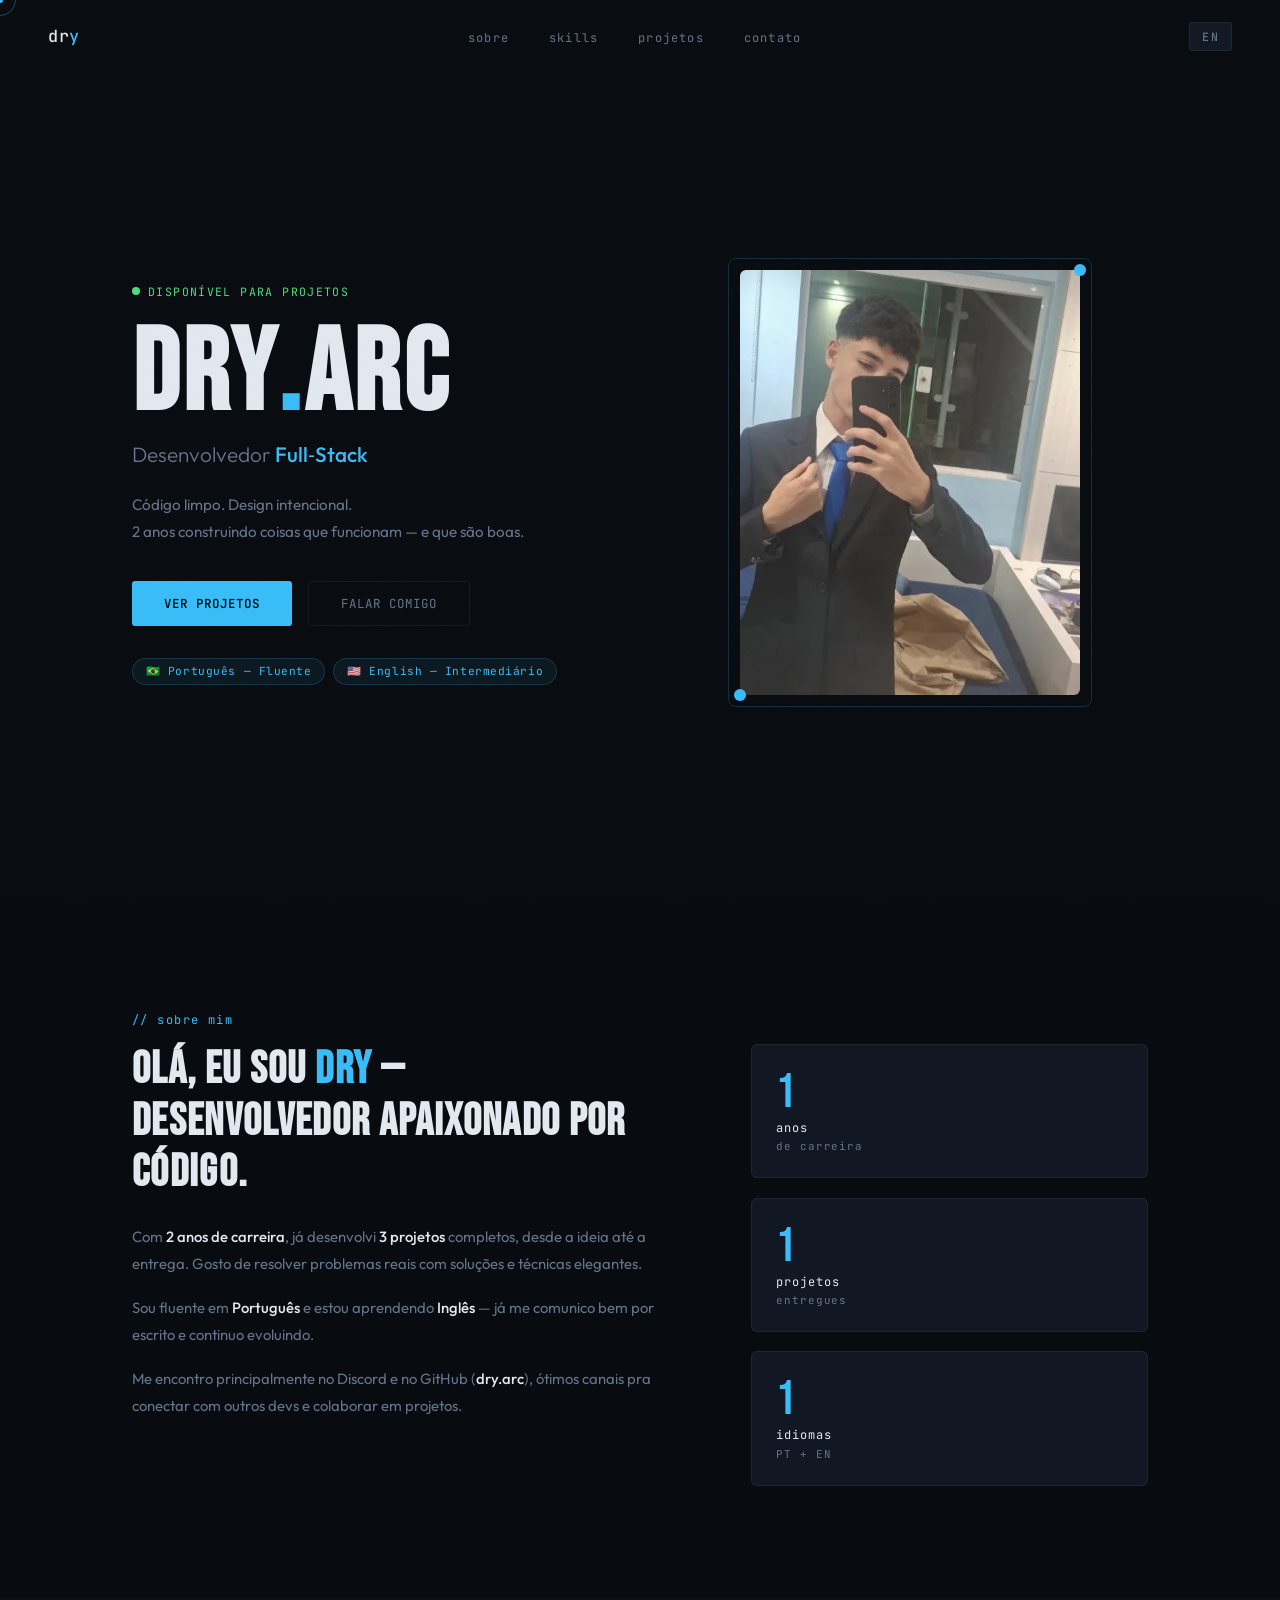
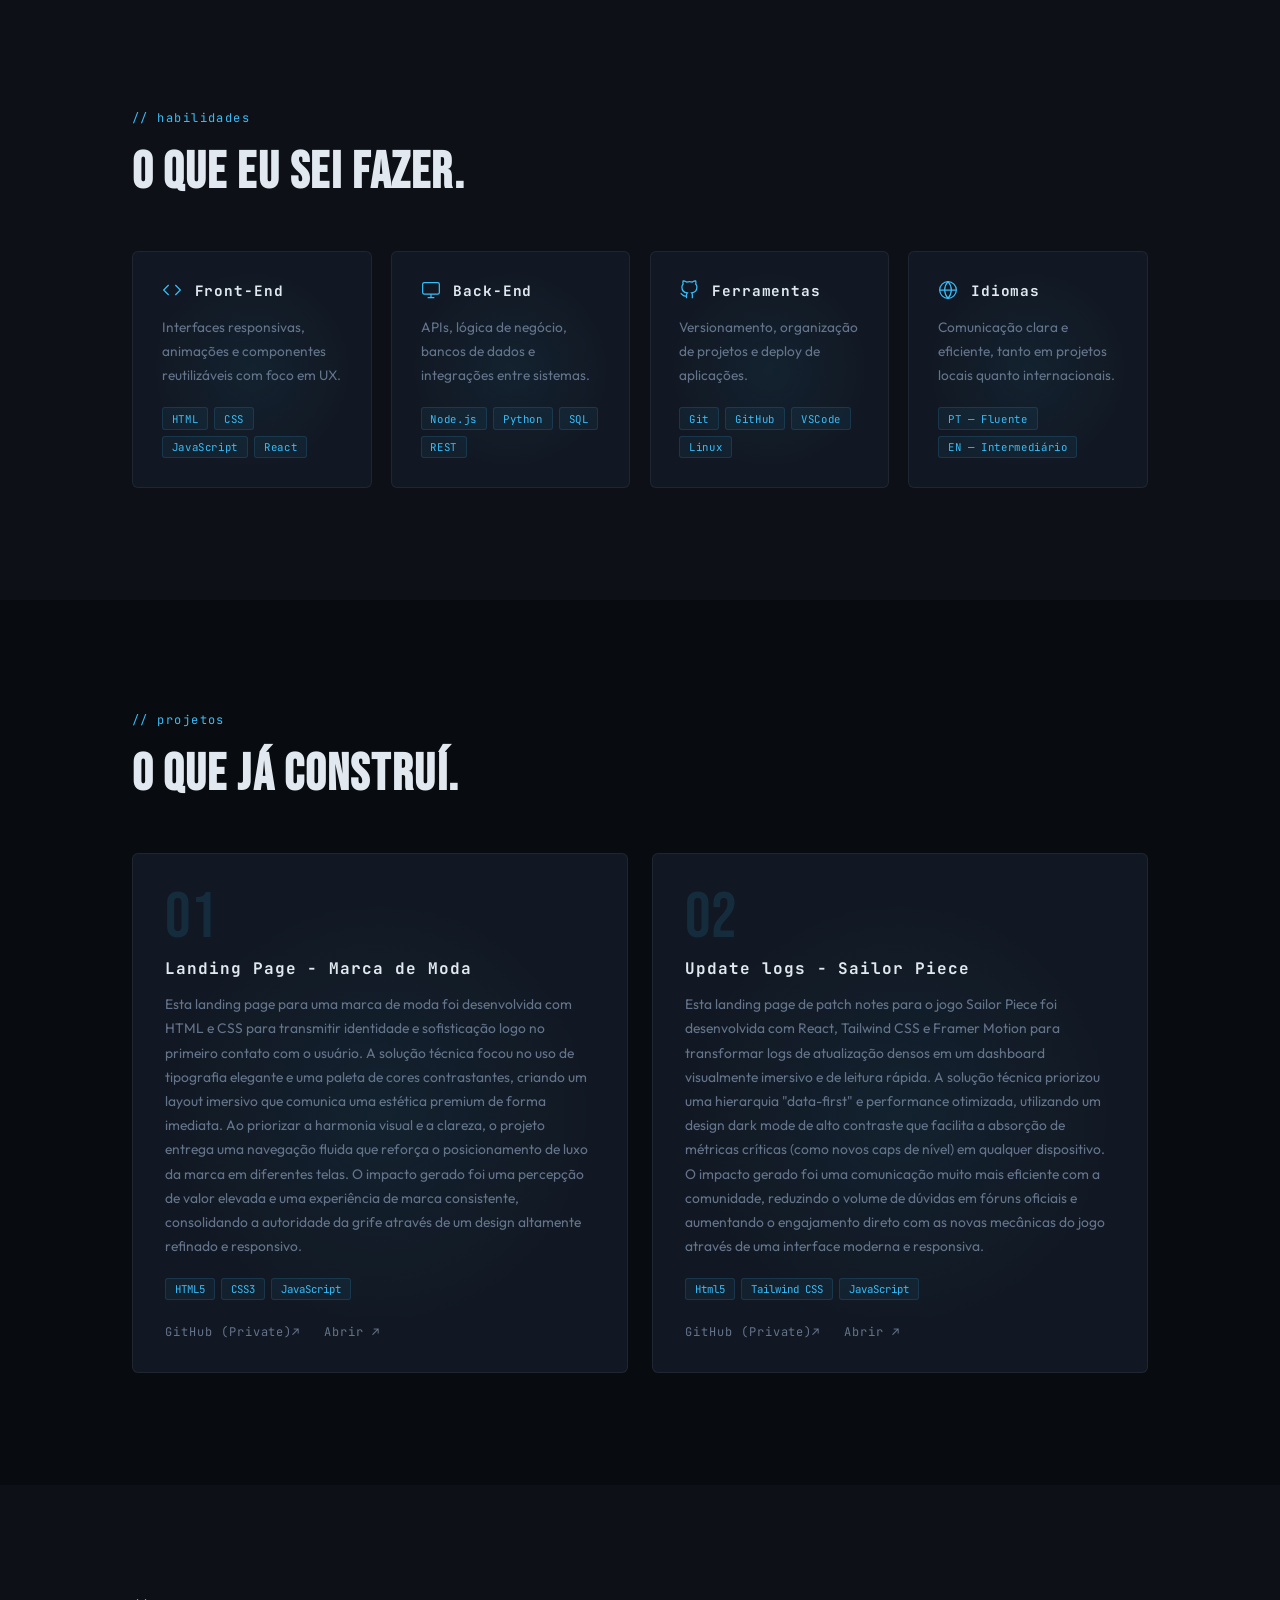
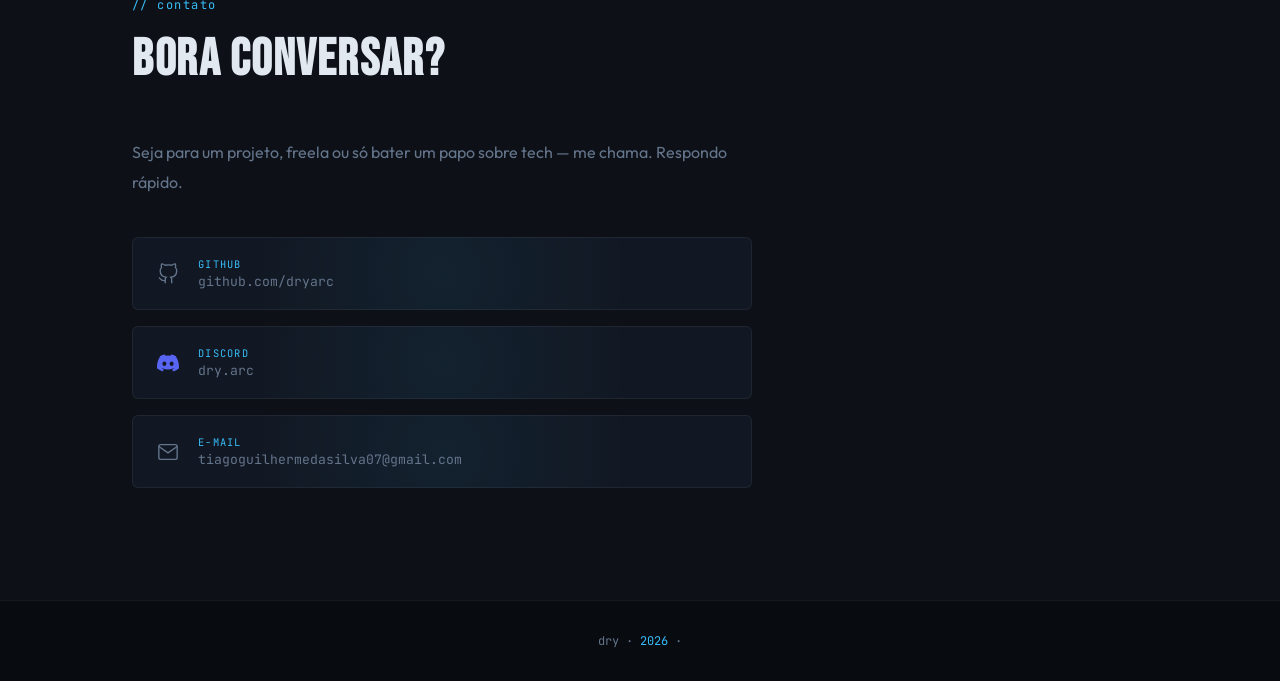
==== commit c76f6697: "commit update" ====
--- a/index.html
+++ b/index.html
@@ -16,7 +16,7 @@
 
   <!-- NAV -->
   <nav class="nav" id="nav">
-    <a href="#home" class="nav-brand">dry<span>.</span></a>
+    <a href="#home" class="nav-brand">dr<span>y</span></a>
     <ul class="nav-links">
       <li><a href="#sobre" data-pt="sobre" data-en="about">sobre</a></li>
       <li><a href="#skills" data-pt="skills" data-en="skills">skills</a></li>
@@ -92,7 +92,7 @@
             <span class="stat-l" data-pt="de carreira" data-en="of career">de carreira</span>
           </div>
           <div class="stat-card">
-            <span class="stat-n" data-target="3">0</span>
+            <span class="stat-n" data-target="2">0</span>
             <span class="stat-u" data-pt="projetos" data-en="projects">projetos</span>
             <span class="stat-l" data-pt="entregues" data-en="delivered">entregues</span>
           </div>
@@ -174,7 +174,7 @@
         <div class="proj-card reveal">
           <div class="proj-num">02</div>
           <h3>Update logs - Sailor Piece</h3>
-          <p data-pt="Descrição do projeto. Destaque a solução técnica, o stack utilizado e o impacto gerado." data-en="Project description. Highlight the technical solution, the stack used and the impact generated.">Esta landing page de patch notes para o jogo Sailor Piece foi desenvolvida com React, Tailwind CSS e Framer Motion para transformar logs de atualização densos em um dashboard visualmente imersivo e de leitura rápida. A solução técnica priorizou uma hierarquia "data-first" e performance otimizada, utilizando um design dark mode de alto contraste que facilita a absorção de métricas críticas (como novos caps de nível) em qualquer dispositivo. O impacto gerado foi uma comunicação muito mais eficiente com a comunidade, reduzindo o volume de dúvidas em fóruns oficiais e aumentando o engajamento direto com as novas mecânicas do jogo através de uma interface moderna e responsiva.</p>
+          <p data-pt="Esta landing page de patch notes para o jogo Sailor Piece foi desenvolvida com React, Tailwind CSS e Framer Motion para transformar logs de atualização densos em um dashboard visualmente imersivo e de leitura rápida. A solução técnica priorizou uma hierarquia data-first e performance otimizada, utilizando um design dark mode de alto contraste que facilita a absorção de métricas críticas (como novos caps de nível) em qualquer dispositivo. O impacto gerado foi uma comunicação muito mais eficiente com a comunidade, reduzindo o volume de dúvidas em fóruns oficiais e aumentando o engajamento direto com as novas mecânicas do jogo através de uma interface moderna e responsiva." data-en="This patch notes landing page for Sailor Piece was built using React, Tailwind CSS, and Framer Motion to transform dense update logs into a clean, immersive, and highly scannable experience, focusing on both performance and maintainability. The technical approach follows a data-driven architecture with a clear information hierarchy, reusable components, and optimized rendering, while a high-contrast dark theme enhances readability and allows players to quickly identify key changes such as level caps, balance adjustments, and new content across any device. The final result is a modern, responsive interface that improves communication between developers and the community, reduces reliance on external explanations like Discord or forums, and increases direct engagement with new mechanics through a more professional and intuitive user experience.">Esta landing page de patch notes para o jogo Sailor Piece foi desenvolvida com React, Tailwind CSS e Framer Motion para transformar logs de atualização densos em um dashboard visualmente imersivo e de leitura rápida. A solução técnica priorizou uma hierarquia "data-first" e performance otimizada, utilizando um design dark mode de alto contraste que facilita a absorção de métricas críticas (como novos caps de nível) em qualquer dispositivo. O impacto gerado foi uma comunicação muito mais eficiente com a comunidade, reduzindo o volume de dúvidas em fóruns oficiais e aumentando o engajamento direto com as novas mecânicas do jogo através de uma interface moderna e responsiva.</p>
           <div class="proj-tech"><span>Html5</span><span>Tailwind CSS</span><span>JavaScript</span></div>
           <div class="proj-links">
             <a href="https://github.com/dryarc" target="_blank">GitHub (Private)↗</a>
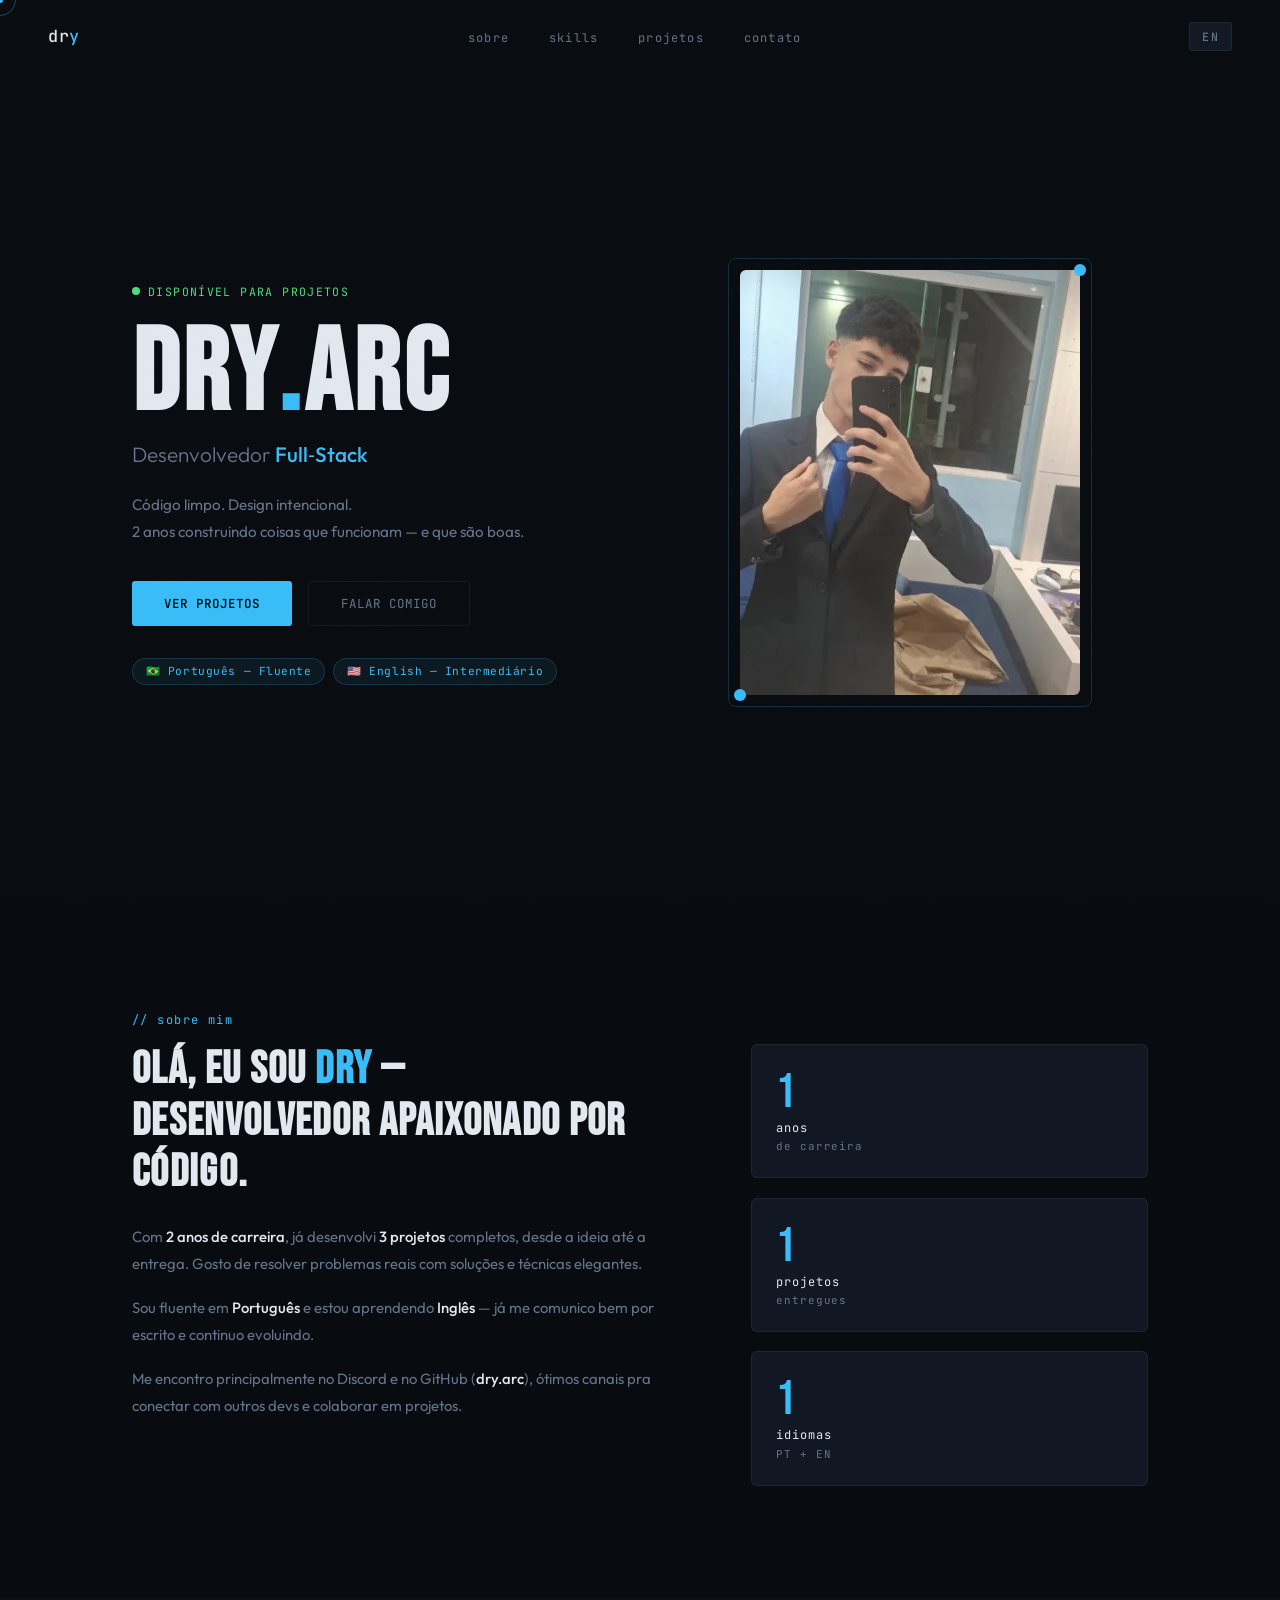
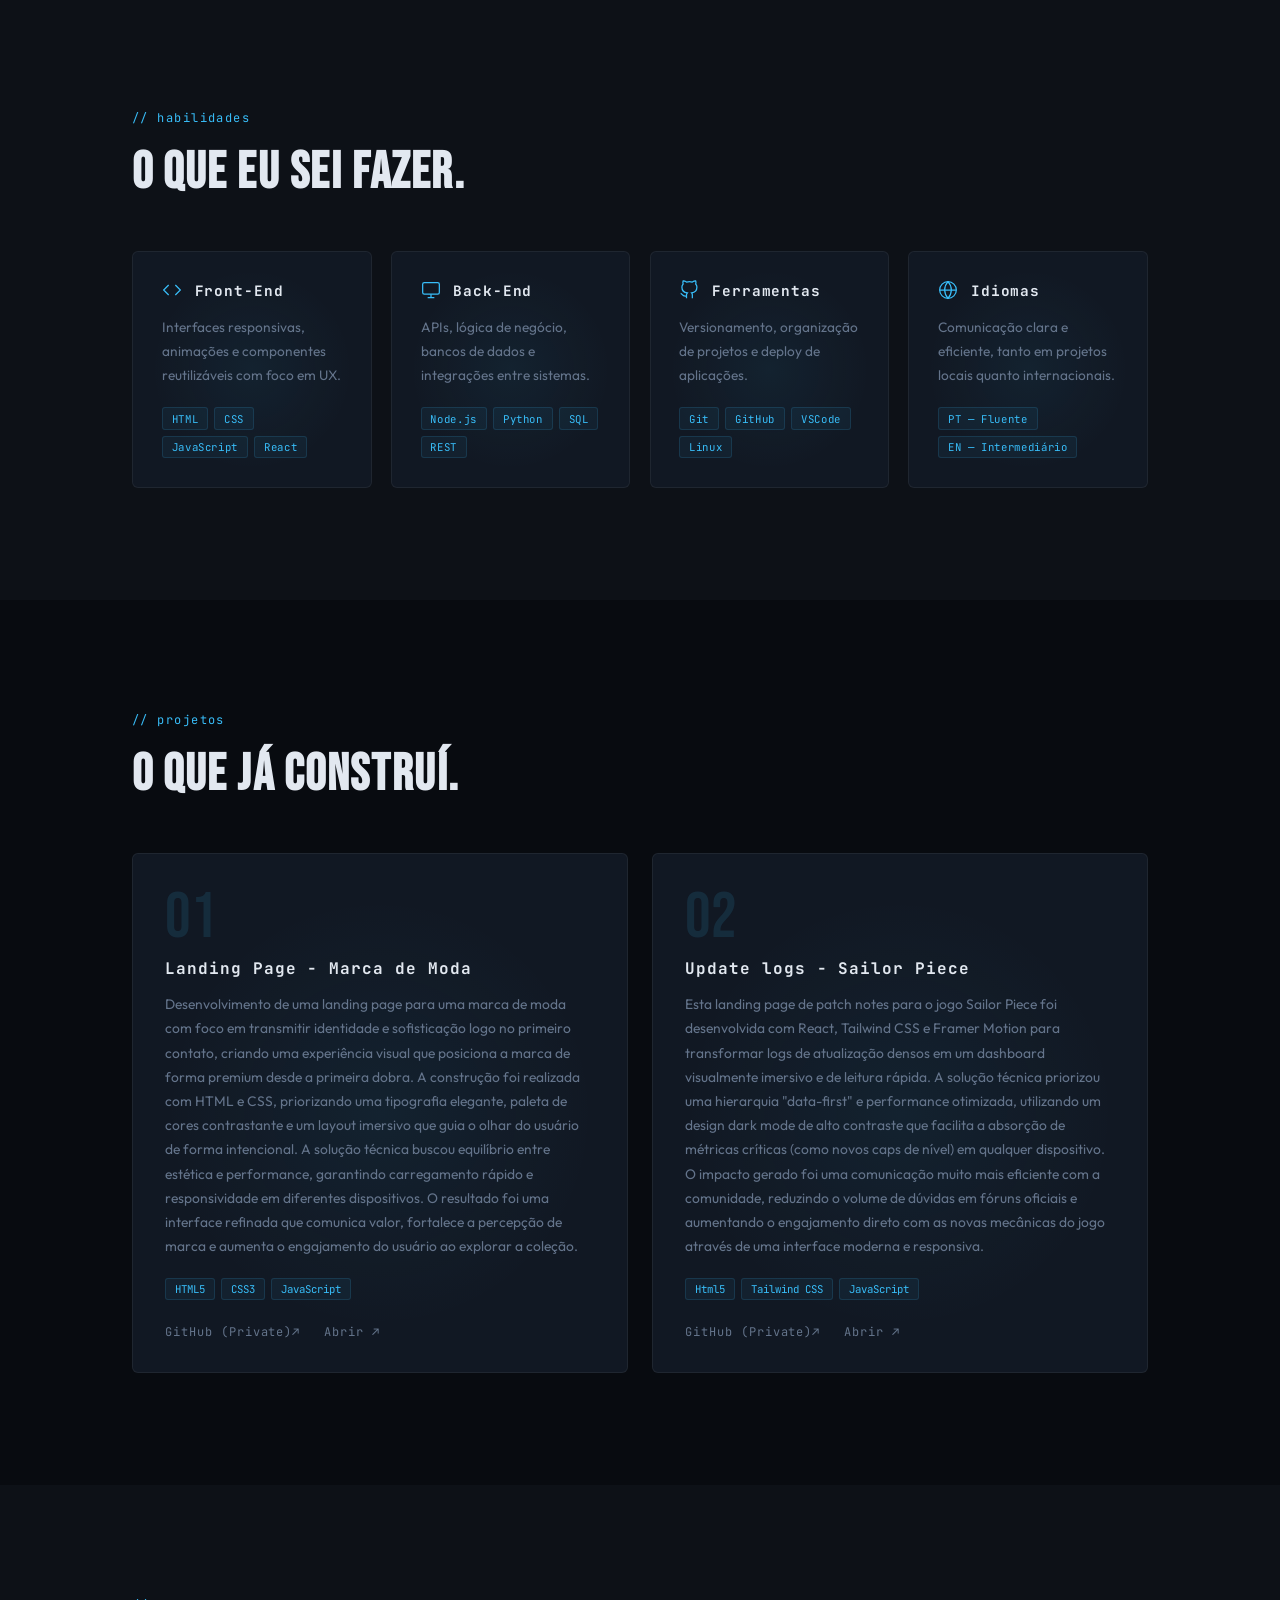
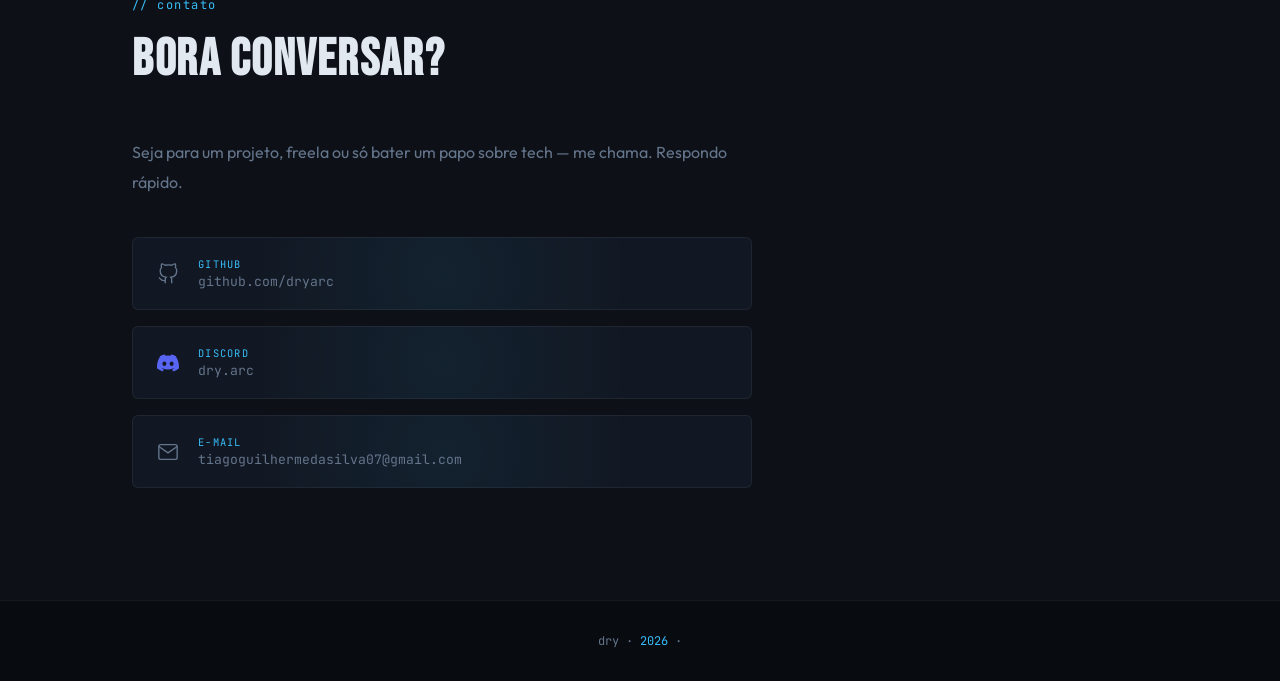
==== commit c51f4963: "COMMIT" ====
--- a/index.html
+++ b/index.html
@@ -163,7 +163,7 @@
         <div class="proj-card reveal">
           <div class="proj-num">01</div>
           <h3>Landing Page - Marca de Moda</h3>
-          <p data-pt="Desenvolvimento de uma landing page para uma marca de moda com foco em transmitir identidade e sofisticação logo no primeiro contato. Construída com HTML e CSS, priorizando tipografia elegante, cores contrastantes e um layout imersivo que comunica uma estética premium." data-en="Development of a landing page for a fashion brand focused on conveying identity and sophistication at first contact. Built with HTML and CSS, prioritizing elegant typography, contrasting colors and an immersive layout that communicates a premium aesthetic.">Esta landing page para uma marca de moda foi desenvolvida com HTML e CSS para transmitir identidade e sofisticação logo no primeiro contato com o usuário. A solução técnica focou no uso de tipografia elegante e uma paleta de cores contrastantes, criando um layout imersivo que comunica uma estética premium de forma imediata. Ao priorizar a harmonia visual e a clareza, o projeto entrega uma navegação fluida que reforça o posicionamento de luxo da marca em diferentes telas. O impacto gerado foi uma percepção de valor elevada e uma experiência de marca consistente, consolidando a autoridade da grife através de um design altamente refinado e responsivo.</p>
+          <p data-pt="Desenvolvimento de uma landing page para uma marca de moda com foco em transmitir identidade e sofisticação logo no primeiro contato, criando uma experiência visual que posiciona a marca de forma premium desde a primeira dobra. A construção foi realizada com HTML e CSS, priorizando uma tipografia elegante, paleta de cores contrastante e um layout imersivo que guia o olhar do usuário de forma intencional. A solução técnica buscou equilíbrio entre estética e performance, garantindo carregamento rápido e responsividade em diferentes dispositivos. O resultado foi uma interface refinada que comunica valor, fortalece a percepção de marca e aumenta o engajamento do usuário ao explorar a coleção." data-en="Development of a landing page for a fashion brand focused on conveying identity and sophistication from the very first interaction, creating a visual experience that positions the brand as premium right from the first fold. The page was built using HTML and CSS, prioritizing elegant typography, a high-contrast color palette, and an immersive layout that intentionally guides the user’s attention. The technical approach balanced aesthetics and performance, ensuring fast loading times and responsiveness across different devices. The final result is a refined interface that communicates value, strengthens brand perception, and increases user engagement while exploring the collection.">Desenvolvimento de uma landing page para uma marca de moda com foco em transmitir identidade e sofisticação logo no primeiro contato, criando uma experiência visual que posiciona a marca de forma premium desde a primeira dobra. A construção foi realizada com HTML e CSS, priorizando uma tipografia elegante, paleta de cores contrastante e um layout imersivo que guia o olhar do usuário de forma intencional. A solução técnica buscou equilíbrio entre estética e performance, garantindo carregamento rápido e responsividade em diferentes dispositivos. O resultado foi uma interface refinada que comunica valor, fortalece a percepção de marca e aumenta o engajamento do usuário ao explorar a coleção.</p>
           <div class="proj-tech"><span>HTML5</span><span>CSS3</span><span>JavaScript</span></div>
           <div class="proj-links">
             <a href="https://github.com/dryarc" target="_blank">GitHub (Private)↗</a>
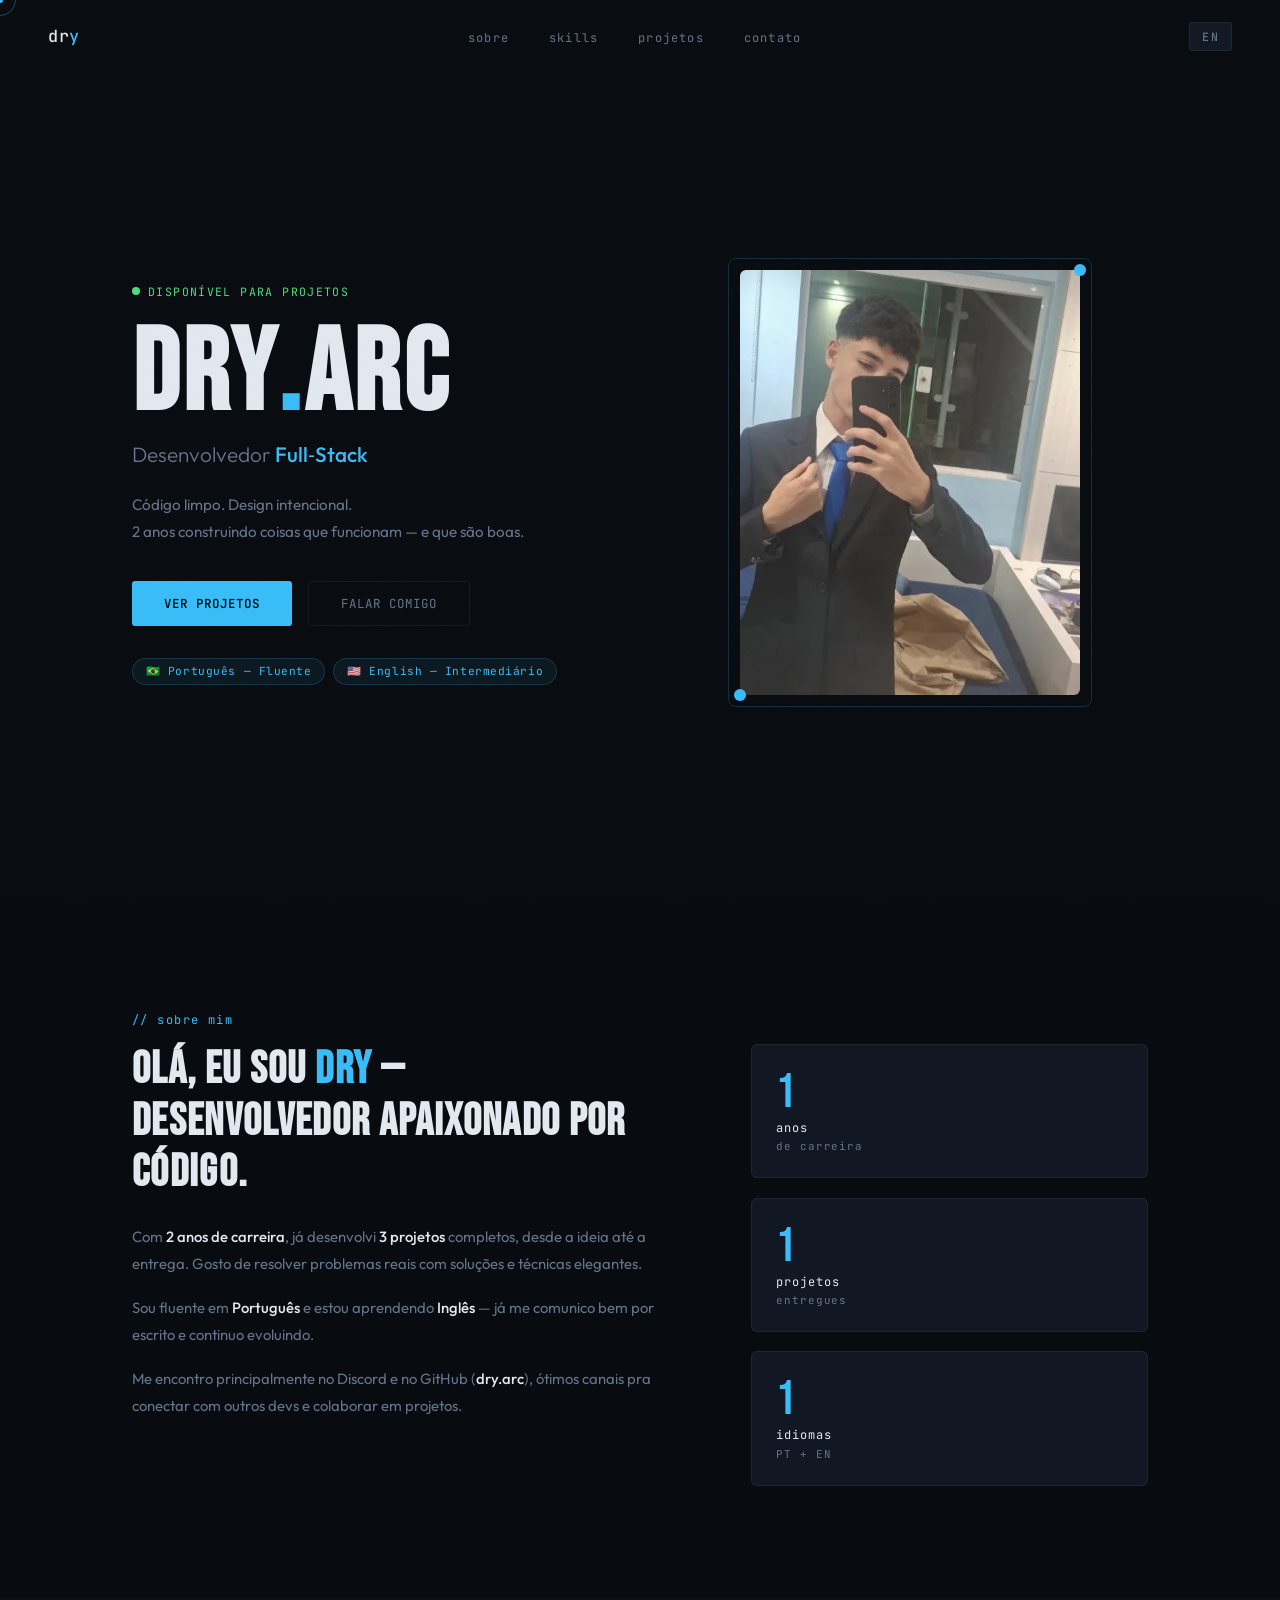
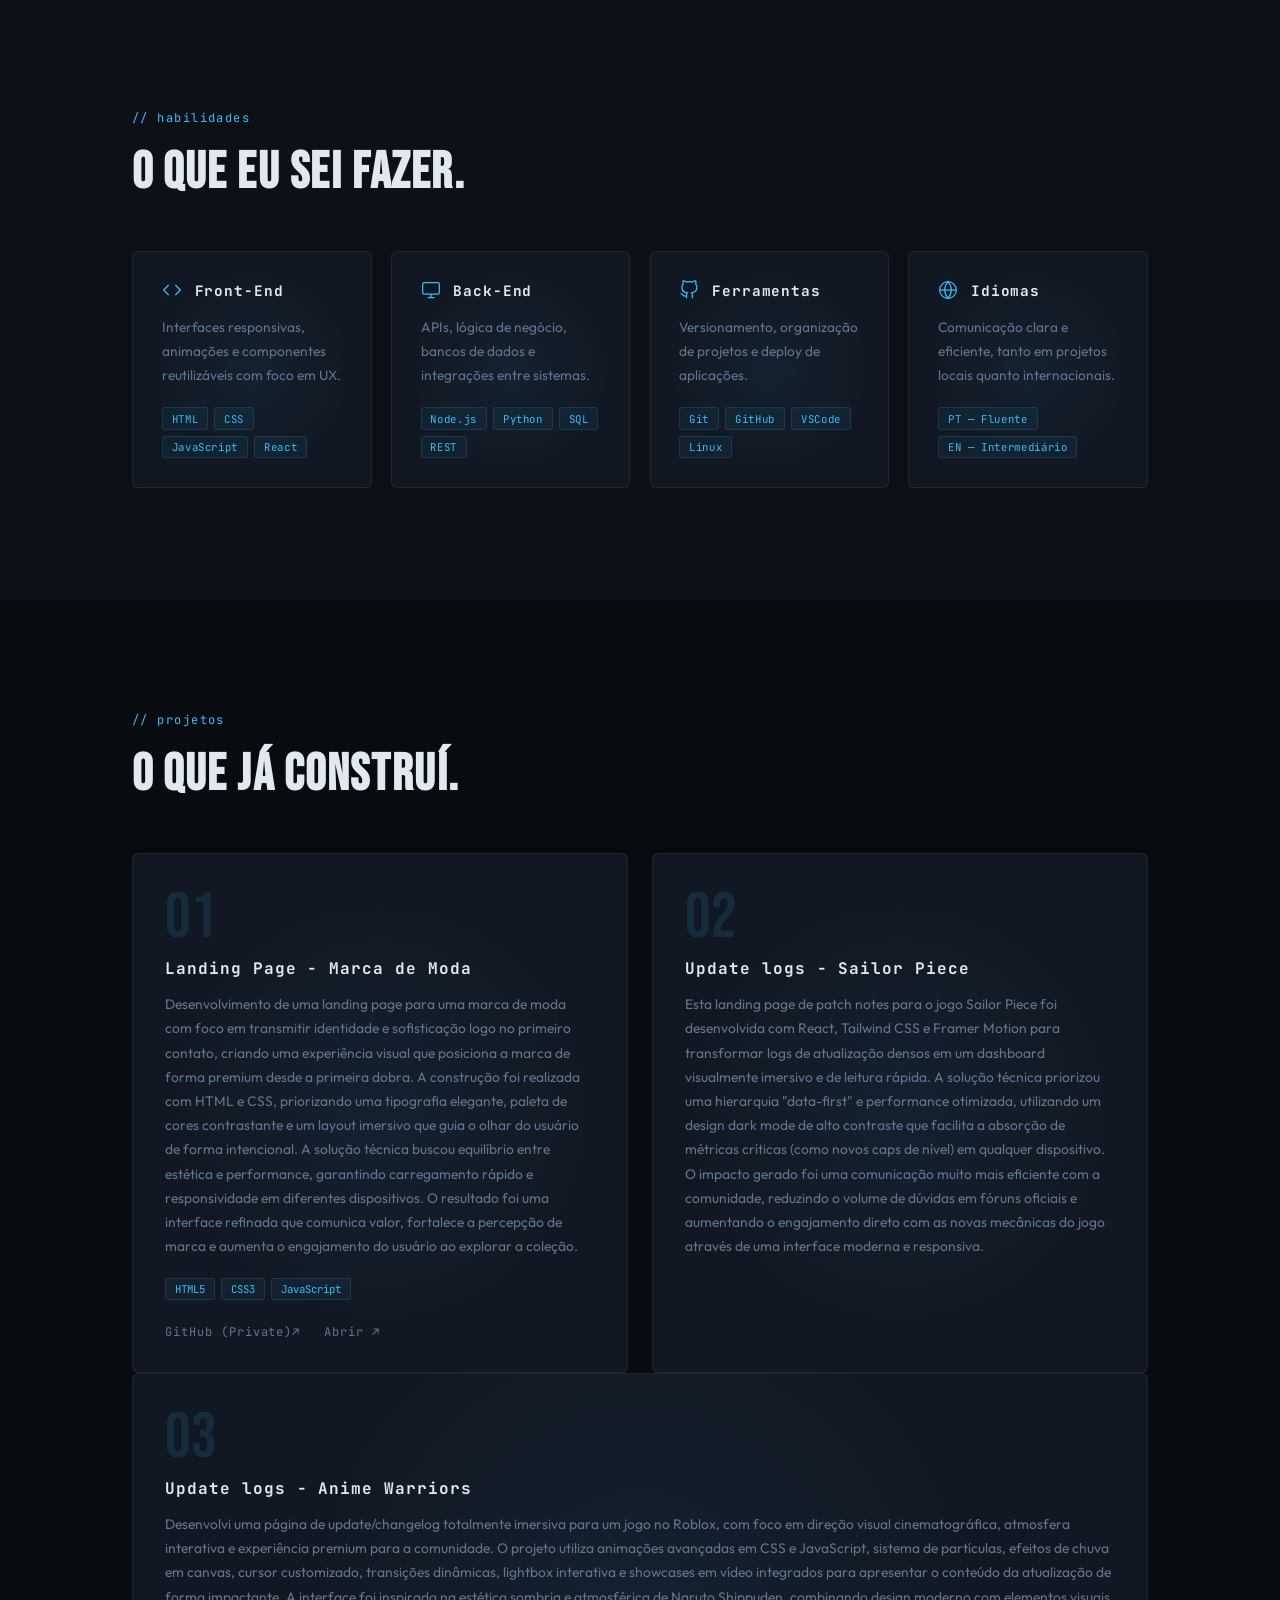
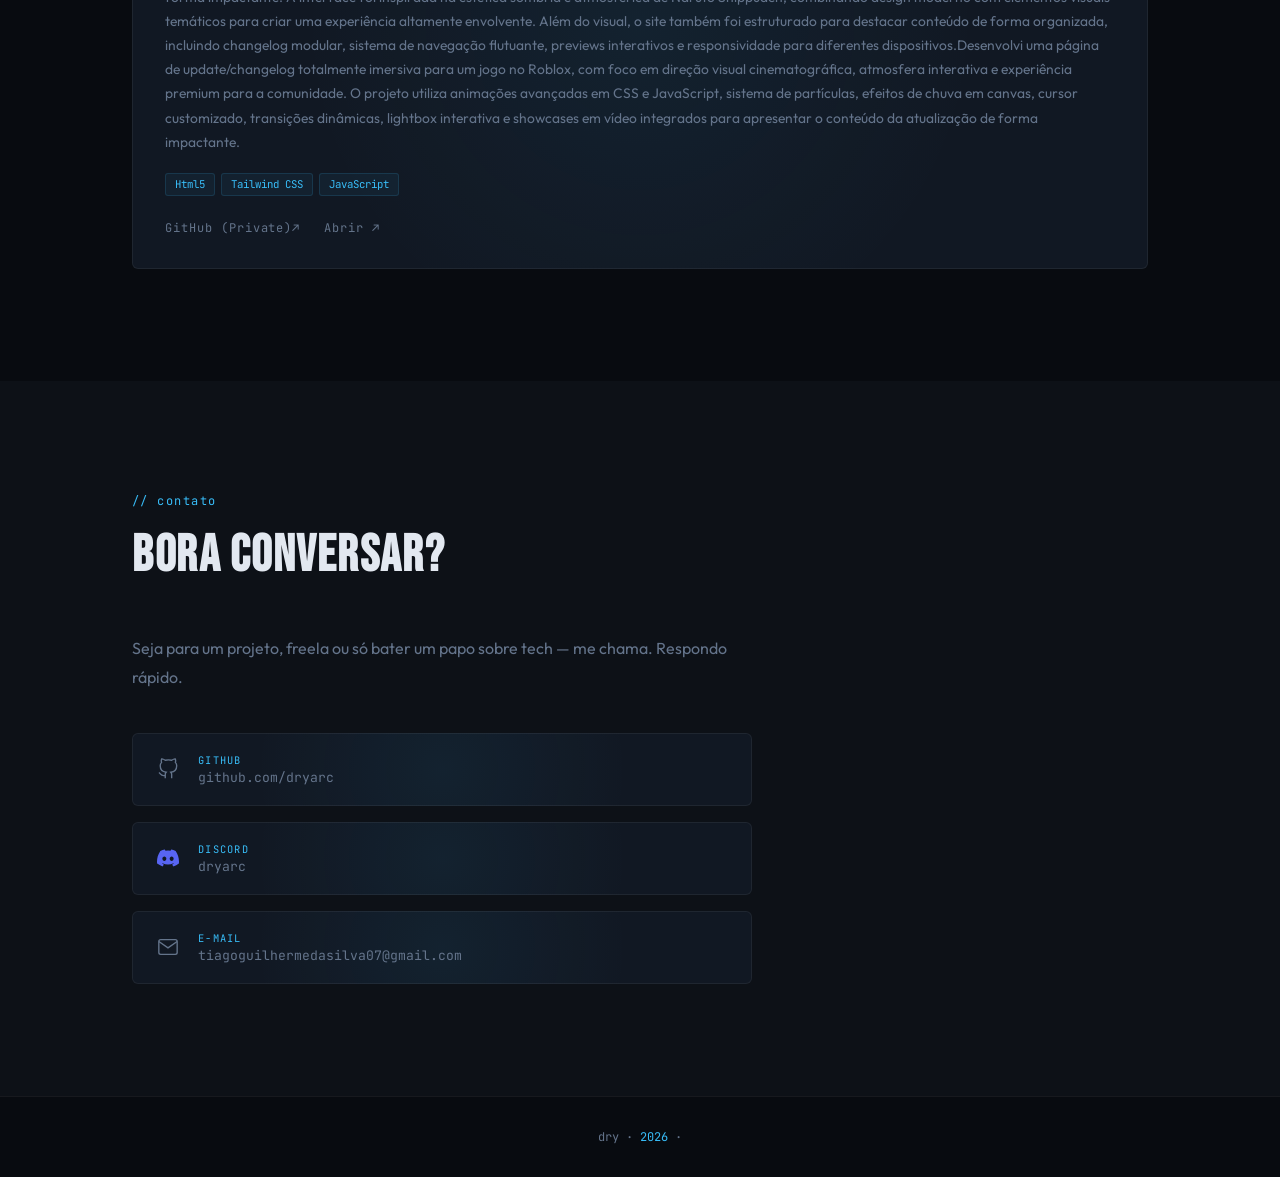
==== commit 176661b7: "commit" ====
--- a/index.html
+++ b/index.html
@@ -175,14 +175,24 @@
           <div class="proj-num">02</div>
           <h3>Update logs - Sailor Piece</h3>
           <p data-pt="Esta landing page de patch notes para o jogo Sailor Piece foi desenvolvida com React, Tailwind CSS e Framer Motion para transformar logs de atualização densos em um dashboard visualmente imersivo e de leitura rápida. A solução técnica priorizou uma hierarquia data-first e performance otimizada, utilizando um design dark mode de alto contraste que facilita a absorção de métricas críticas (como novos caps de nível) em qualquer dispositivo. O impacto gerado foi uma comunicação muito mais eficiente com a comunidade, reduzindo o volume de dúvidas em fóruns oficiais e aumentando o engajamento direto com as novas mecânicas do jogo através de uma interface moderna e responsiva." data-en="This patch notes landing page for Sailor Piece was built using React, Tailwind CSS, and Framer Motion to transform dense update logs into a clean, immersive, and highly scannable experience, focusing on both performance and maintainability. The technical approach follows a data-driven architecture with a clear information hierarchy, reusable components, and optimized rendering, while a high-contrast dark theme enhances readability and allows players to quickly identify key changes such as level caps, balance adjustments, and new content across any device. The final result is a modern, responsive interface that improves communication between developers and the community, reduces reliance on external explanations like Discord or forums, and increases direct engagement with new mechanics through a more professional and intuitive user experience.">Esta landing page de patch notes para o jogo Sailor Piece foi desenvolvida com React, Tailwind CSS e Framer Motion para transformar logs de atualização densos em um dashboard visualmente imersivo e de leitura rápida. A solução técnica priorizou uma hierarquia "data-first" e performance otimizada, utilizando um design dark mode de alto contraste que facilita a absorção de métricas críticas (como novos caps de nível) em qualquer dispositivo. O impacto gerado foi uma comunicação muito mais eficiente com a comunidade, reduzindo o volume de dúvidas em fóruns oficiais e aumentando o engajamento direto com as novas mecânicas do jogo através de uma interface moderna e responsiva.</p>
+        </div>
+      </div>
+      <div class="proj-card reveal">
+          <div class="proj-num">03</div>
+          <h3>Update logs - Anime Warriors</h3>
+          <p data-pt="Desenvolvi uma página de update/changelog totalmente imersiva para um jogo no Roblox, com foco em direção visual cinematográfica, atmosfera interativa e experiência premium para a comunidade. O projeto utiliza animações avançadas em CSS e JavaScript, sistema de partículas, efeitos de chuva em canvas, cursor customizado, transições dinâmicas, lightbox interativa e showcases em vídeo integrados para apresentar o conteúdo da atualização de forma impactante.
+
+A interface foi inspirada na estética sombria e atmosférica de Naruto Shippuden, combinando design moderno com elementos visuais temáticos para criar uma experiência altamente envolvente. Além do visual, o site também foi estruturado para destacar conteúdo de forma organizada, incluindo changelog modular, sistema de navegação flutuante, previews interativos e responsividade para diferentes dispositivos." data-en="I developed a fully immersive update/changelog page for a Roblox game, focused on cinematic visual direction, interactive atmosphere, and a premium community experience. The project features advanced CSS and JavaScript animations, a particle system, canvas-based rain effects, a custom cursor, dynamic transitions, an interactive lightbox, and integrated video showcases to present the update content in a highly impactful way.
+
+The interface was inspired by the dark and atmospheric aesthetic of Naruto Shippuden, blending modern design with thematic visual elements to create a deeply engaging experience. Beyond the visuals, the website was also structured to present content in a clean and organized manner, including a modular changelog system, floating navigation, interactive previews, and full responsiveness across different devices.">Desenvolvi uma página de update/changelog totalmente imersiva para um jogo no Roblox, com foco em direção visual cinematográfica, atmosfera interativa e experiência premium para a comunidade. O projeto utiliza animações avançadas em CSS e JavaScript, sistema de partículas, efeitos de chuva em canvas, cursor customizado, transições dinâmicas, lightbox interativa e showcases em vídeo integrados para apresentar o conteúdo da atualização de forma impactante.
+
+A interface foi inspirada na estética sombria e atmosférica de Naruto Shippuden, combinando design moderno com elementos visuais temáticos para criar uma experiência altamente envolvente. Além do visual, o site também foi estruturado para destacar conteúdo de forma organizada, incluindo changelog modular, sistema de navegação flutuante, previews interativos e responsividade para diferentes dispositivos.Desenvolvi uma página de update/changelog totalmente imersiva para um jogo no Roblox, com foco em direção visual cinematográfica, atmosfera interativa e experiência premium para a comunidade. O projeto utiliza animações avançadas em CSS e JavaScript, sistema de partículas, efeitos de chuva em canvas, cursor customizado, transições dinâmicas, lightbox interativa e showcases em vídeo integrados para apresentar o conteúdo da atualização de forma impactante.
+</p>
           <div class="proj-tech"><span>Html5</span><span>Tailwind CSS</span><span>JavaScript</span></div>
           <div class="proj-links">
             <a href="https://github.com/dryarc" target="_blank">GitHub (Private)↗</a>
-            <a href="projects/sailor_piece_update/index.html" target="_blank">Abrir ↗</a>
-          </div>
-        </div>
-
-      </div>
+            <a href="projects/anime warriors/update-log.html" target="_blank">Abrir ↗</a>
+          </div>
     </div>
   </section>
 
@@ -208,7 +218,7 @@
             <svg viewBox="0 0 24 24" fill="currentColor" style="color:#5865F2"><path d="M20.317 4.37a19.791 19.791 0 0 0-4.885-1.515.074.074 0 0 0-.079.037c-.21.375-.444.864-.608 1.25a18.27 18.27 0 0 0-5.487 0 12.64 12.64 0 0 0-.617-1.25.077.077 0 0 0-.079-.037A19.736 19.736 0 0 0 3.677 4.37a.07.07 0 0 0-.032.027C.533 9.046-.32 13.58.099 18.057c.002.022.015.043.031.057a19.9 19.9 0 0 0 5.993 3.03.078.078 0 0 0 .084-.028c.462-.63.874-1.295 1.226-1.994a.076.076 0 0 0-.041-.106 13.107 13.107 0 0 1-1.872-.892.077.077 0 0 1-.008-.128 10.2 10.2 0 0 0 .372-.292.074.074 0 0 1 .077-.01c3.928 1.793 8.18 1.793 12.062 0a.074.074 0 0 1 .078.01c.12.098.246.198.373.292a.077.077 0 0 1-.006.127 12.299 12.299 0 0 1-1.873.892.077.077 0 0 0-.041.107c.36.698.772 1.362 1.225 1.993a.076.076 0 0 0 .084.028 19.839 19.839 0 0 0 6.002-3.03.077.077 0 0 0 .032-.054c.5-5.177-.838-9.674-3.549-13.66a.061.061 0 0 0-.031-.03zM8.02 15.33c-1.183 0-2.157-1.085-2.157-2.419 0-1.333.956-2.419 2.157-2.419 1.21 0 2.176 1.096 2.157 2.42 0 1.333-.956 2.418-2.157 2.418zm7.975 0c-1.183 0-2.157-1.085-2.157-2.419 0-1.333.955-2.419 2.157-2.419 1.21 0 2.176 1.096 2.157 2.42 0 1.333-.946 2.418-2.157 2.418z"/></svg>
             <div>
               <span class="cc-label">Discord</span>
-              <span class="cc-value">dry.arc</span>
+              <span class="cc-value">dryarc</span>
             </div>
           </div>
 
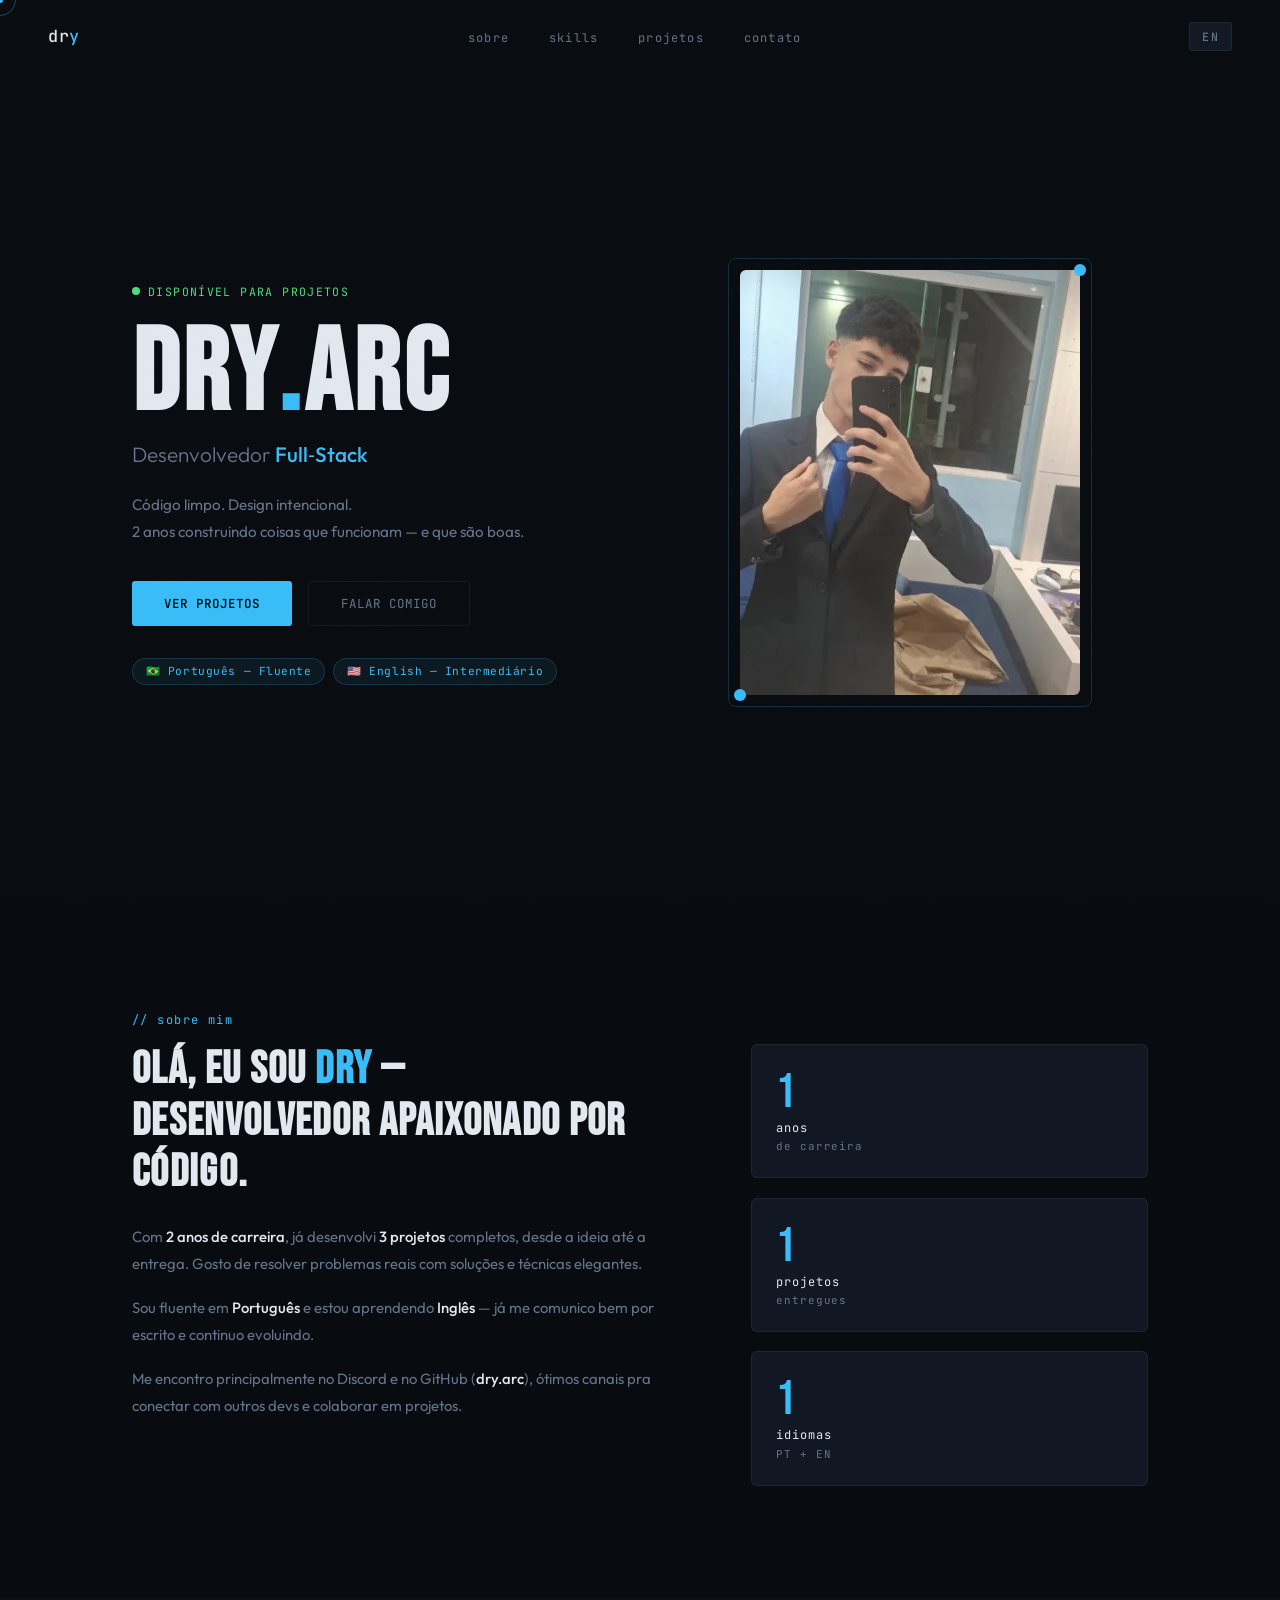
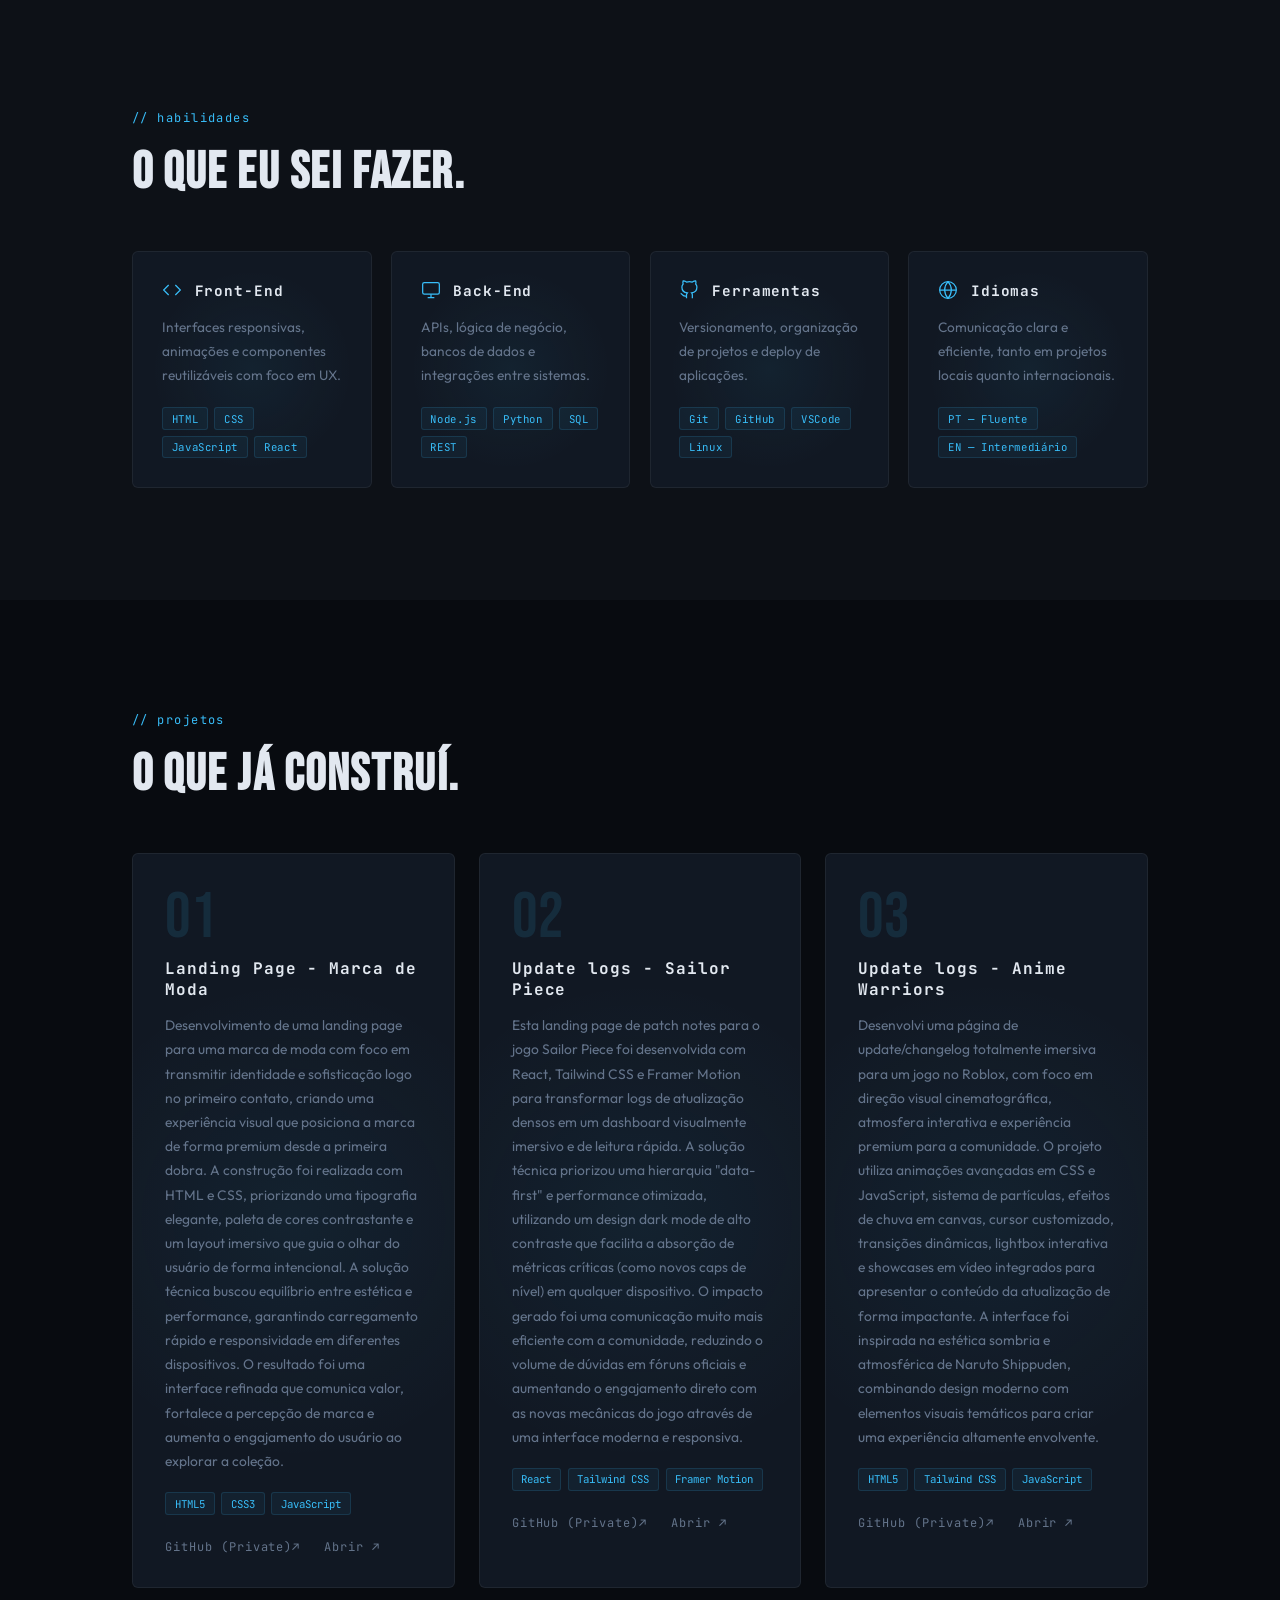
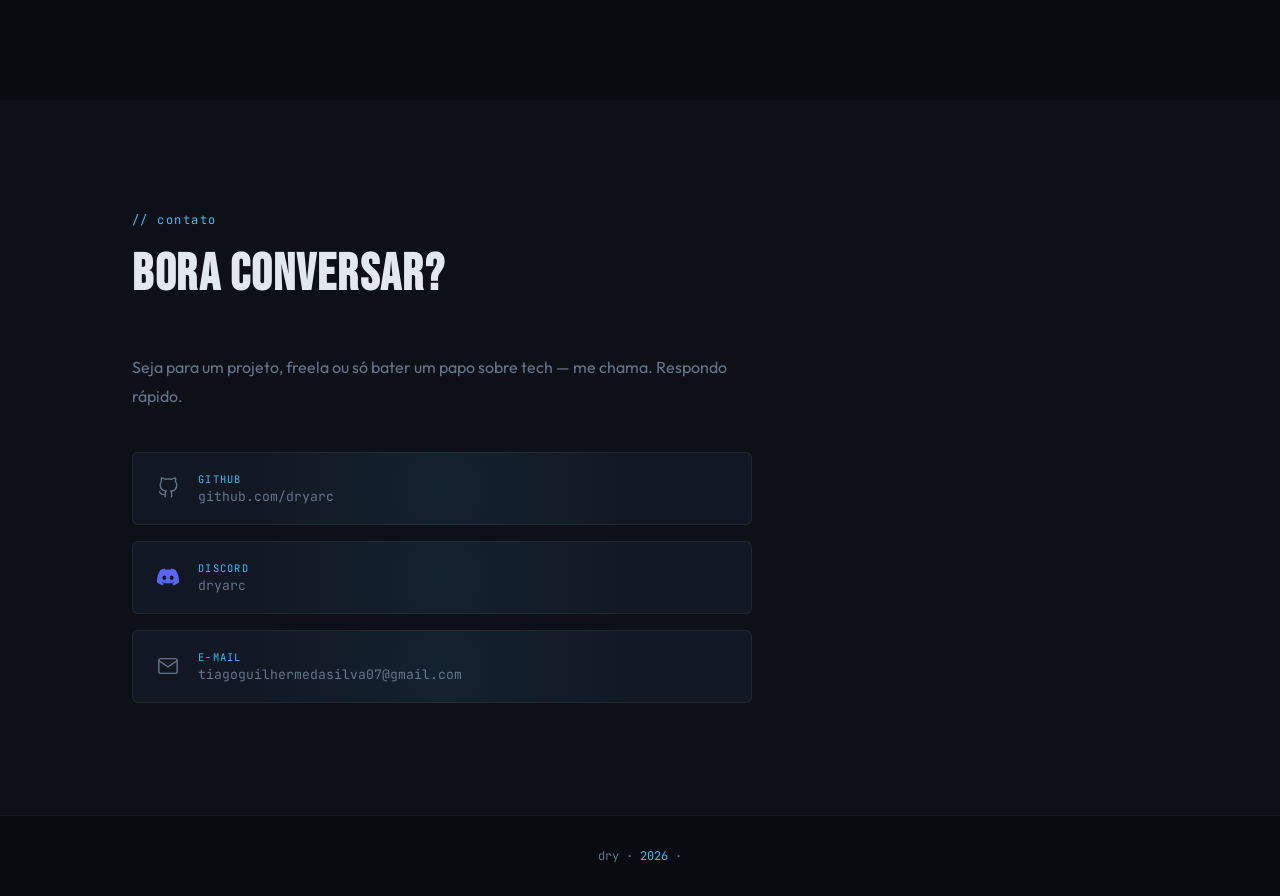
==== commit 998332d3: "commit" ====
--- a/index.html
+++ b/index.html
@@ -175,24 +175,25 @@
           <div class="proj-num">02</div>
           <h3>Update logs - Sailor Piece</h3>
           <p data-pt="Esta landing page de patch notes para o jogo Sailor Piece foi desenvolvida com React, Tailwind CSS e Framer Motion para transformar logs de atualização densos em um dashboard visualmente imersivo e de leitura rápida. A solução técnica priorizou uma hierarquia data-first e performance otimizada, utilizando um design dark mode de alto contraste que facilita a absorção de métricas críticas (como novos caps de nível) em qualquer dispositivo. O impacto gerado foi uma comunicação muito mais eficiente com a comunidade, reduzindo o volume de dúvidas em fóruns oficiais e aumentando o engajamento direto com as novas mecânicas do jogo através de uma interface moderna e responsiva." data-en="This patch notes landing page for Sailor Piece was built using React, Tailwind CSS, and Framer Motion to transform dense update logs into a clean, immersive, and highly scannable experience, focusing on both performance and maintainability. The technical approach follows a data-driven architecture with a clear information hierarchy, reusable components, and optimized rendering, while a high-contrast dark theme enhances readability and allows players to quickly identify key changes such as level caps, balance adjustments, and new content across any device. The final result is a modern, responsive interface that improves communication between developers and the community, reduces reliance on external explanations like Discord or forums, and increases direct engagement with new mechanics through a more professional and intuitive user experience.">Esta landing page de patch notes para o jogo Sailor Piece foi desenvolvida com React, Tailwind CSS e Framer Motion para transformar logs de atualização densos em um dashboard visualmente imersivo e de leitura rápida. A solução técnica priorizou uma hierarquia "data-first" e performance otimizada, utilizando um design dark mode de alto contraste que facilita a absorção de métricas críticas (como novos caps de nível) em qualquer dispositivo. O impacto gerado foi uma comunicação muito mais eficiente com a comunidade, reduzindo o volume de dúvidas em fóruns oficiais e aumentando o engajamento direto com as novas mecânicas do jogo através de uma interface moderna e responsiva.</p>
-        </div>
-      </div>
-      <div class="proj-card reveal">
+          <div class="proj-tech"><span>React</span><span>Tailwind CSS</span><span>Framer Motion</span></div>
+          <div class="proj-links">
+            <a href="https://github.com/dryarc" target="_blank">GitHub (Private)↗</a>
+            <a href="projects/sailor_piece_update/index.html" target="_blank">Abrir ↗</a>
+          </div>
+        </div>
+
+        <div class="proj-card reveal">
           <div class="proj-num">03</div>
           <h3>Update logs - Anime Warriors</h3>
-          <p data-pt="Desenvolvi uma página de update/changelog totalmente imersiva para um jogo no Roblox, com foco em direção visual cinematográfica, atmosfera interativa e experiência premium para a comunidade. O projeto utiliza animações avançadas em CSS e JavaScript, sistema de partículas, efeitos de chuva em canvas, cursor customizado, transições dinâmicas, lightbox interativa e showcases em vídeo integrados para apresentar o conteúdo da atualização de forma impactante.
-
-A interface foi inspirada na estética sombria e atmosférica de Naruto Shippuden, combinando design moderno com elementos visuais temáticos para criar uma experiência altamente envolvente. Além do visual, o site também foi estruturado para destacar conteúdo de forma organizada, incluindo changelog modular, sistema de navegação flutuante, previews interativos e responsividade para diferentes dispositivos." data-en="I developed a fully immersive update/changelog page for a Roblox game, focused on cinematic visual direction, interactive atmosphere, and a premium community experience. The project features advanced CSS and JavaScript animations, a particle system, canvas-based rain effects, a custom cursor, dynamic transitions, an interactive lightbox, and integrated video showcases to present the update content in a highly impactful way.
-
-The interface was inspired by the dark and atmospheric aesthetic of Naruto Shippuden, blending modern design with thematic visual elements to create a deeply engaging experience. Beyond the visuals, the website was also structured to present content in a clean and organized manner, including a modular changelog system, floating navigation, interactive previews, and full responsiveness across different devices.">Desenvolvi uma página de update/changelog totalmente imersiva para um jogo no Roblox, com foco em direção visual cinematográfica, atmosfera interativa e experiência premium para a comunidade. O projeto utiliza animações avançadas em CSS e JavaScript, sistema de partículas, efeitos de chuva em canvas, cursor customizado, transições dinâmicas, lightbox interativa e showcases em vídeo integrados para apresentar o conteúdo da atualização de forma impactante.
-
-A interface foi inspirada na estética sombria e atmosférica de Naruto Shippuden, combinando design moderno com elementos visuais temáticos para criar uma experiência altamente envolvente. Além do visual, o site também foi estruturado para destacar conteúdo de forma organizada, incluindo changelog modular, sistema de navegação flutuante, previews interativos e responsividade para diferentes dispositivos.Desenvolvi uma página de update/changelog totalmente imersiva para um jogo no Roblox, com foco em direção visual cinematográfica, atmosfera interativa e experiência premium para a comunidade. O projeto utiliza animações avançadas em CSS e JavaScript, sistema de partículas, efeitos de chuva em canvas, cursor customizado, transições dinâmicas, lightbox interativa e showcases em vídeo integrados para apresentar o conteúdo da atualização de forma impactante.
-</p>
-          <div class="proj-tech"><span>Html5</span><span>Tailwind CSS</span><span>JavaScript</span></div>
+          <p data-pt="Desenvolvi uma página de update/changelog totalmente imersiva para um jogo no Roblox, com foco em direção visual cinematográfica, atmosfera interativa e experiência premium para a comunidade. O projeto utiliza animações avançadas em CSS e JavaScript, sistema de partículas, efeitos de chuva em canvas, cursor customizado, transições dinâmicas, lightbox interativa e showcases em vídeo integrados para apresentar o conteúdo da atualização de forma impactante. A interface foi inspirada na estética sombria e atmosférica de Naruto Shippuden, combinando design moderno com elementos visuais temáticos para criar uma experiência altamente envolvente. Além do visual, o site também foi estruturado para destacar conteúdo de forma organizada, incluindo changelog modular, sistema de navegação flutuante, previews interativos e responsividade para diferentes dispositivos." data-en="I developed a fully immersive update/changelog page for a Roblox game, focused on cinematic visual direction, interactive atmosphere, and a premium community experience. The project features advanced CSS and JavaScript animations, a particle system, canvas-based rain effects, a custom cursor, dynamic transitions, an interactive lightbox, and integrated video showcases to present the update content in a highly impactful way. The interface was inspired by the dark and atmospheric aesthetic of Naruto Shippuden, blending modern design with thematic visual elements to create a deeply engaging experience. Beyond the visuals, the website was also structured to present content in a clean and organized manner, including a modular changelog system, floating navigation, interactive previews, and full responsiveness across different devices.">Desenvolvi uma página de update/changelog totalmente imersiva para um jogo no Roblox, com foco em direção visual cinematográfica, atmosfera interativa e experiência premium para a comunidade. O projeto utiliza animações avançadas em CSS e JavaScript, sistema de partículas, efeitos de chuva em canvas, cursor customizado, transições dinâmicas, lightbox interativa e showcases em vídeo integrados para apresentar o conteúdo da atualização de forma impactante. A interface foi inspirada na estética sombria e atmosférica de Naruto Shippuden, combinando design moderno com elementos visuais temáticos para criar uma experiência altamente envolvente.</p>
+          <div class="proj-tech"><span>HTML5</span><span>Tailwind CSS</span><span>JavaScript</span></div>
           <div class="proj-links">
             <a href="https://github.com/dryarc" target="_blank">GitHub (Private)↗</a>
             <a href="projects/anime warriors/update-log.html" target="_blank">Abrir ↗</a>
           </div>
+        </div>
+
+      </div>
     </div>
   </section>
 
--- a/style.css
+++ b/style.css
@@ -139,7 +139,9 @@
 .sk-tags span { font-family: var(--font-mono); font-size: .67rem; padding: .2rem .55rem; background: rgba(56,189,248,.06); border: 1px solid rgba(56,189,248,.14); border-radius: 3px; color: var(--accent); letter-spacing: .06em; }
 
 /* ---- PROJETOS ---- */
-.proj-grid { display: grid; grid-template-columns: repeat(auto-fit,minmax(280px,1fr)); gap: 1.5rem; }
+.proj-grid { display: grid; grid-template-columns: repeat(3, 1fr); gap: 1.5rem; }
+@media (max-width: 900px) { .proj-grid { grid-template-columns: repeat(2, 1fr); } }
+@media (max-width: 600px) { .proj-grid { grid-template-columns: 1fr; } }
 .proj-card  { background: var(--surface); border: 1px solid var(--border); border-radius: 6px; padding: 2rem; transition: border-color .3s, transform .3s; }
 .proj-card:hover { border-color: rgba(56,189,248,.25); transform: translateY(-4px); }
 .proj-num  { font-family: var(--font-head); font-size: 4rem; color: rgba(56,189,248,.12); line-height: 1; margin-bottom: .5rem; }
